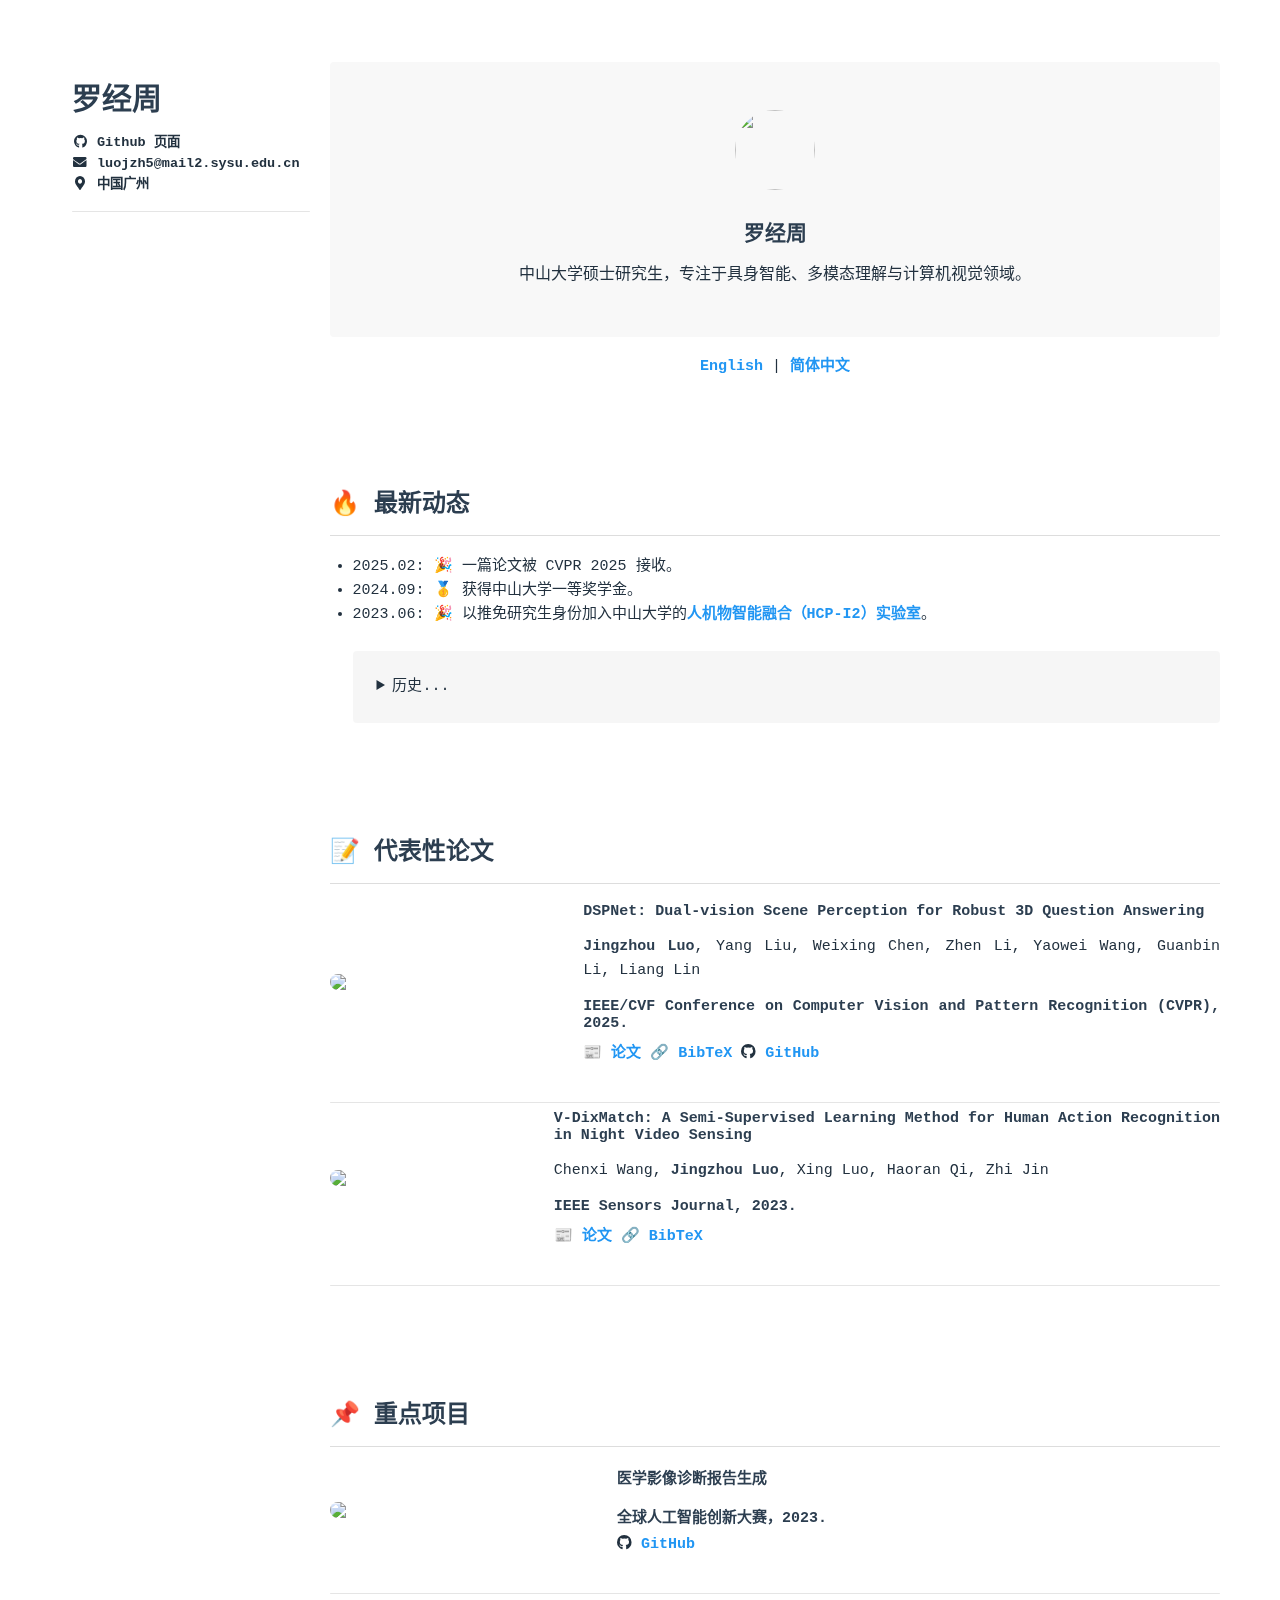
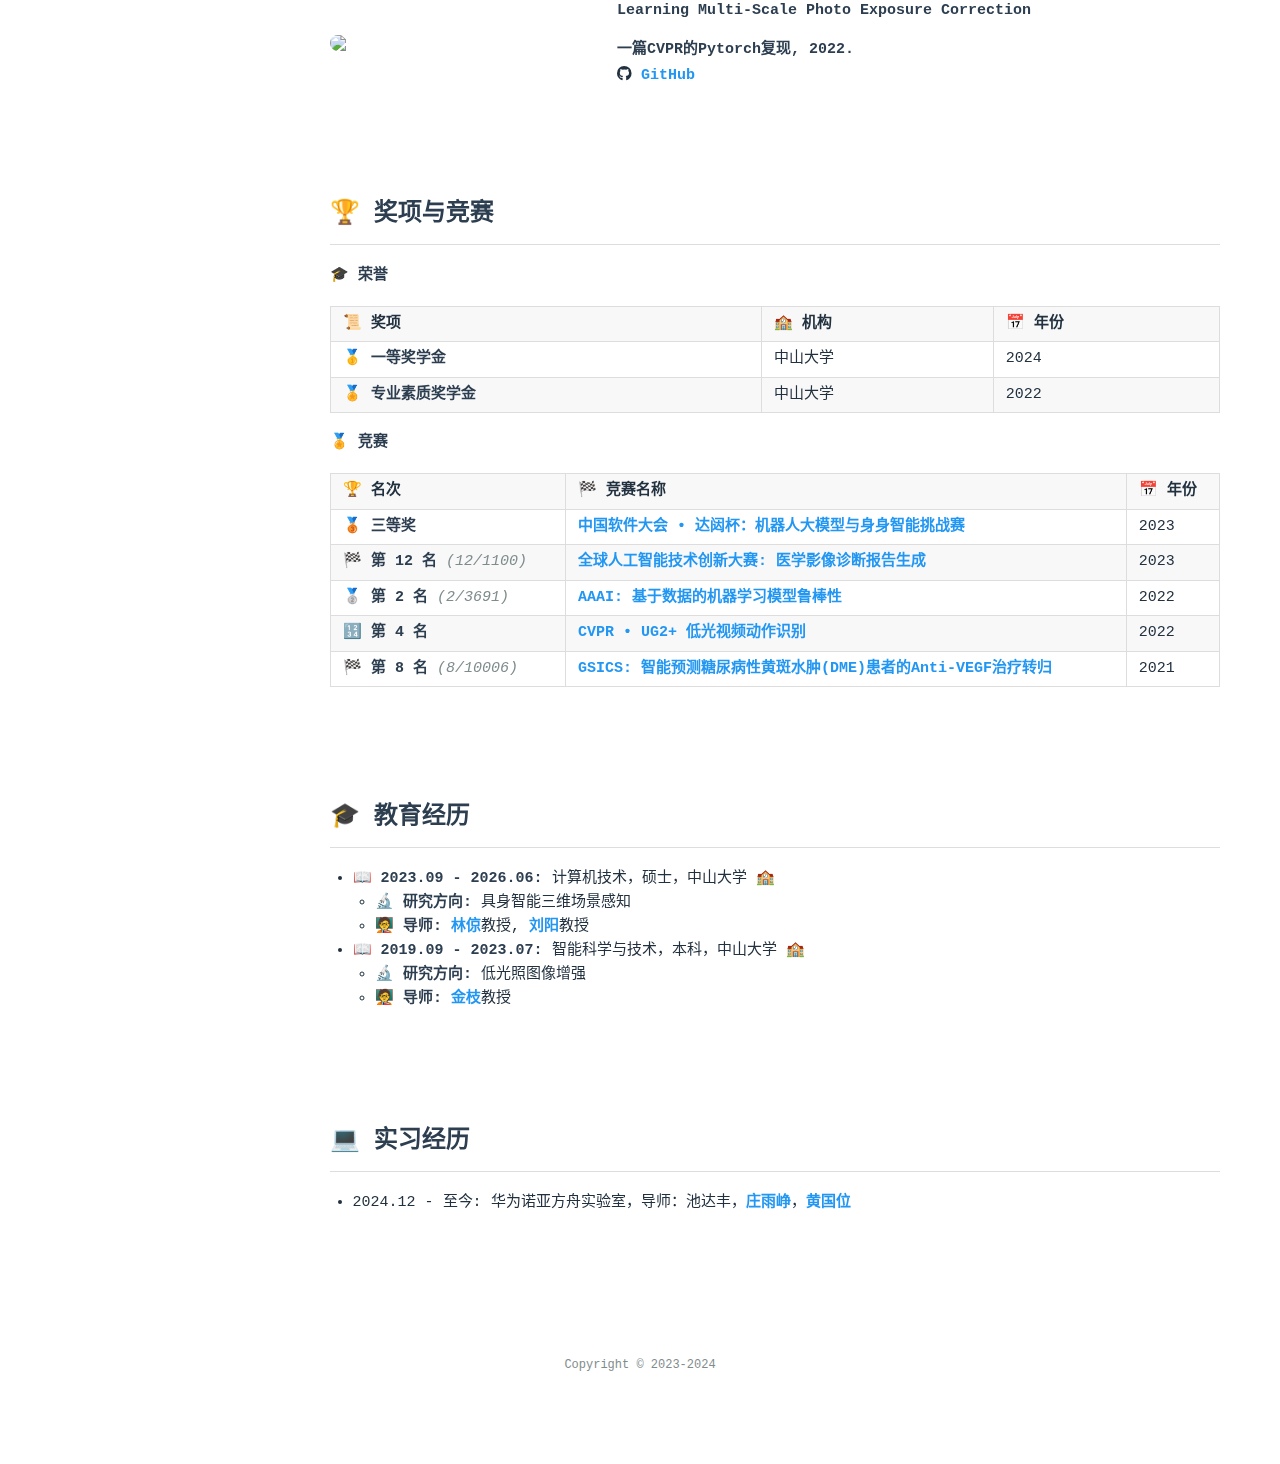
==== zh-cn/index.html @ f31dd089 "update pages" ====
<!DOCTYPE html><html lang="zh-CN"><head><meta charset="utf-8"><meta name="robots" content="index,follow"><meta name="renderer" content="webkit"><meta name="force-rendering" content="webkit"><meta http-equiv="X-UA-Compatible" content="IE=Edge,chrome=1"><meta name="HandheldFriendly" content="True"><meta name="apple-mobile-web-app-capable" content="yes"><meta name="viewport" content="width=device-width,initial-scale=1,maximum-scale=1,user-scalable=no"><title>罗经周</title><meta name="keywords" content="简历, 具身智能, 多模态理解"><meta name="description" content="中山大学硕士研究生，专注于具身智能、多模态理解与计算机视觉领域。"><meta name="theme-color" content="#FFFFFF"><meta name="msapplication-TileColor" content="#1BC3FB"><meta name="msapplication-config" content="https://cdn.jsdelivr.net/gh/xaoxuu/cdn-assets/favicon/browserconfig.xml"><link rel="shortcut icon" type="image/x-icon" href="https://avatars.githubusercontent.com/u/61136294?s=400&u=25cf4dee81585071b5bfe2df22315cd0bb2f83e8&v=4"><link rel="icon" type="image/x-icon" sizes="32x32" href="https://avatars.githubusercontent.com/u/61136294?s=400&u=25cf4dee81585071b5bfe2df22315cd0bb2f83e8&v=4"><link rel="apple-touch-icon" type="image/png" sizes="180x180" href="https://avatars.githubusercontent.com/u/61136294?s=400&u=25cf4dee81585071b5bfe2df22315cd0bb2f83e8&v=4"><link rel="mask-icon" color="#1BC3FB" href="https://avatars.githubusercontent.com/u/61136294?s=400&u=25cf4dee81585071b5bfe2df22315cd0bb2f83e8&v=4"><link rel="manifest" href="https://avatars.githubusercontent.com/u/61136294?s=400&u=25cf4dee81585071b5bfe2df22315cd0bb2f83e8&v=4"><link rel="stylesheet" href="https://cdn.jsdelivr.net/npm/@fortawesome/fontawesome-free@5.12.1/css/all.min.css"><link rel="stylesheet" href="https://cdn.jsdelivr.net/npm/@fancyapps/fancybox@3.5/dist/jquery.fancybox.min.css"><link rel="stylesheet" href="/css/page.css"><meta name="generator" content="Hexo 6.3.0"></head><body class="docs"><div id="mobile-bar"><a class="menu-button fas fa-bars"></a><h2 class="nav-title">罗经周</h2></div><script src="https://cdn.jsdelivr.net/npm/vue@2.6/dist/vue.min.js"></script><script>Vue.config.productionTip=!1,window.PAGE_TYPE="resume"</script><div id="main" class="fix-sidebar"><div class="sidebar"><div class="sidebar-inner"><header class="header"><h2>罗经周</h2><div class="meta"><p><a target="_blank" rel="external nofollow noopener noreferrer" href="https://github.com/LZ-CH"><i class="fab fa-github fa-fw"></i>&nbsp;Github 页面</a></p><p><a href="mailto:luojzh5@mail2.sysu.edu.cn" rel="external nofollow noopener noreferrer" target="_blank"><i class="fas fa-envelope fa-fw"></i>&nbsp;luojzh5@mail2.sysu.edu.cn</a></p><p><a target="_blank" rel="external nofollow noopener noreferrer" href="https://www.sysu.edu.cn/"><i class="fas fa-map-marker-alt fa-fw"></i>&nbsp;中国广州</a></p></div><hr><br></header><div class="list"><ul class="menu-root"><li><a href="/index.html" class="sidebar-link current"></a></li><li><a href="/zh-cn/index.html" class="sidebar-link current"></a></li><li><a href="/index_copy.html" class="sidebar-link current"></a></li></ul></div></div></div><div class="content with-sidebar"><div class="resume-header"><div class="avatar"><img no-lazy class="avatar" src="https://avatars.githubusercontent.com/u/61136294?s=400&u=25cf4dee81585071b5bfe2df22315cd0bb2f83e8&v=4"></div><h1 class="resume-title">罗经周</h1><p class="description">中山大学硕士研究生，专注于具身智能、多模态理解与计算机视觉领域。</p></div><center><a href="/">English</a> | <a href="/zh-cn/">简体中文</a></center><h2 id="🔥-最新动态"><a href="#🔥-最新动态" class="headerlink" title="🔥 最新动态"></a>🔥 最新动态</h2><ul><li>2025.02: 🎉 一篇论文被 CVPR 2025 接收。</li><li>2024.09: 🥇 获得中山大学一等奖学金。</li><li>2023.06: 🎉 以推免研究生身份加入中山大学的<a target="_blank" rel="external nofollow noopener noreferrer" href="https://www.sysu-hcp.net/">人机物智能融合（HCP-I2）实验室</a>。<details><summary>历史</summary><ul><li>2022.12: 🥇 获得中山大学专业素质奖学金。</li><li>2022.12: 🥇 获得中山大学一等奖学金。</li><li>2022.06: 🥈 团队在AAAI 挑战赛: “以数据为中心的鲁棒机器学习” 中获得第 2 名。</li><li>2022.02: 🔢 团队在CVPR • UG2+挑战赛：”低光视频动作识别” 中获得第 4 名。</li></ul></details></li></ul><h2 id="📝-代表性论文"><a href="#📝-代表性论文" class="headerlink" title="📝 代表性论文"></a>📝 代表性论文</h2><div style="display:flex;align-items:center;margin-bottom:40px"><img src="https://cdn.vectorstock.com/i/500p/92/18/loading-bar-doodle-hand-drawn-icon-outline-vector-54539218.jpg" data-original="https://raw.githubusercontent.com/LZ-CH/DSPNet/main/docs/DSPNet.png" width="30%" style="border-radius:10px;margin-right:20px"><div style="display:flex;flex-direction:column;align-items:flex-start;justify-content:center"><strong>DSPNet: Dual-vision Scene Perception for Robust 3D Question Answering</strong><p><strong>Jingzhou Luo</strong>, Yang Liu, Weixing Chen, Zhen Li, Yaowei Wang, Guanbin Li, Liang Lin</p><strong>IEEE/CVF Conference on Computer Vision and Pattern Recognition (CVPR), 2025.</strong><div style="margin-top:8px">📰 <a target="_blank" rel="external nofollow noopener noreferrer" href="https://arxiv.org/abs/2503.03190">论文</a> 🔗 <a target="_blank" rel="external nofollow noopener noreferrer" href="https://scholar.googleusercontent.com/scholar.bib?q=info:DzvZINTp3YIJ:scholar.google.com/&output=citation">BibTeX</a> <i class="fab fa-github"></i> <a target="_blank" rel="external nofollow noopener noreferrer" href="https://github.com/LZ-CH/DSPNet">GitHub</a></div></div></div><hr><div style="display:flex;align-items:center;margin-bottom:40px"><img src="https://cdn.vectorstock.com/i/500p/92/18/loading-bar-doodle-hand-drawn-icon-outline-vector-54539218.jpg" data-original="https://ieeexplore.ieee.org/ielx7/7361/10599846/10184205/graphical_abstract/jsen-gagraphic-3294360.jpg" width="30%" style="border-radius:10px;margin-right:20px"><div style="display:flex;flex-direction:column;align-items:flex-start;justify-content:center"><strong>V-DixMatch: A Semi-Supervised Learning Method for Human Action Recognition in Night Video Sensing</strong><p>Chenxi Wang, <strong>Jingzhou Luo</strong>, Xing Luo, Haoran Qi, Zhi Jin</p><strong>IEEE Sensors Journal, 2023.</strong><div style="margin-top:8px">📰 <a target="_blank" rel="external nofollow noopener noreferrer" href="https://ieeexplore.ieee.org/abstract/document/10184205">论文</a> 🔗 <a target="_blank" rel="external nofollow noopener noreferrer" href="https://scholar.googleusercontent.com/scholar.bib?q=info:sbIMya7d7HYJ:scholar.google.com/&output=citation">BibTeX</a></div></div></div><hr><h2 id="📌-重点项目"><a href="#📌-重点项目" class="headerlink" title="📌 重点项目"></a>📌 重点项目</h2><div style="display:flex;align-items:center;margin-bottom:40px"><img src="https://cdn.vectorstock.com/i/500p/92/18/loading-bar-doodle-hand-drawn-icon-outline-vector-54539218.jpg" data-original="https://p0.itc.cn/q_70/images03/20230602/b3a3560684b847c1a99af1c98f42ea48.png" width="30%" style="border-radius:10px;margin-right:20px"><div style="display:flex;flex-direction:column;align-items:flex-start;justify-content:center"><strong>医学影像诊断报告生成</strong><br><strong>全球人工智能创新大赛，2023.</strong><div style="margin-top:8px"><i class="fab fa-github"></i> <a target="_blank" rel="external nofollow noopener noreferrer" href="https://github.com/LZ-CH/GAIIC2023">GitHub</a></div></div></div><hr><div style="display:flex;align-items:center;margin-bottom:40px"><img src="https://cdn.vectorstock.com/i/500p/92/18/loading-bar-doodle-hand-drawn-icon-outline-vector-54539218.jpg" data-original="https://user-images.githubusercontent.com/37669469/126025119-ce29fe07-bcf0-4384-8a16-424adff4933d.jpg" width="30%" style="border-radius:10px;margin-right:20px"><div style="display:flex;flex-direction:column;align-items:flex-start;justify-content:center"><strong>Learning Multi-Scale Photo Exposure Correction</strong><br><strong>一篇CVPR的Pytorch复现, 2022.</strong><div style="margin-top:8px"><i class="fab fa-github"></i> <a target="_blank" rel="external nofollow noopener noreferrer" href="https://github.com/LZ-CH/Exposure_Correction-pytorch">GitHub</a></div></div></div><h2 id="🏆-奖项与竞赛"><a href="#🏆-奖项与竞赛" class="headerlink" title="🏆 奖项与竞赛"></a>🏆 奖项与竞赛</h2><p><strong>🎓 荣誉</strong></p><table><thead><tr><th>📜 奖项</th><th>🏫 机构</th><th>📅 年份</th></tr></thead><tbody><tr><td>🥇 <strong>一等奖学金</strong></td><td>中山大学</td><td>2024</td></tr><tr><td>🏅 <strong>专业素质奖学金</strong></td><td>中山大学</td><td>2022</td></tr></tbody></table><p><strong>🏅 竞赛</strong></p><table><thead><tr><th>🏆 名次</th><th>🏁 竞赛名称</th><th>📅 年份</th></tr></thead><tbody><tr><td>🥉 <strong>三等奖</strong></td><td><a target="_blank" rel="external nofollow noopener noreferrer" href="https://www.dataarobotics.com/zh/blog/news-392.html">中国软件大会 • 达闼杯：机器人大模型与身身智能挑战赛</a></td><td>2023</td></tr><tr><td>🏁 <strong>第 12 名</strong> <em>(12&#x2F;1100)</em></td><td><a target="_blank" rel="external nofollow noopener noreferrer" href="https://www.heywhale.com/org/gaiic2023/competition/area/63fef766b4422ee27402289d/content">全球人工智能技术创新大赛: 医学影像诊断报告生成</a></td><td>2023</td></tr><tr><td>🥈 <strong>第 2 名</strong> <em>(2&#x2F;3691)</em></td><td><a target="_blank" rel="external nofollow noopener noreferrer" href="https://tianchi.aliyun.com/competition/entrance/531939/introduction">AAAI: 基于数据的机器学习模型鲁棒性</a></td><td>2022</td></tr><tr><td>🔢 <strong>第 4 名</strong></td><td><a target="_blank" rel="external nofollow noopener noreferrer" href="https://cvpr2022.ug2challenge.org/program21/track2.html">CVPR • UG2+ 低光视频动作识别</a></td><td>2022</td></tr><tr><td>🏁 <strong>第 8 名</strong> <em>(8&#x2F;10006)</em></td><td><a target="_blank" rel="external nofollow noopener noreferrer" href="https://tianchi.aliyun.com/competition/entrance/531929/introduction">GSICS: 智能预测糖尿病性黄斑水肿(DME)患者的Anti-VEGF治疗转归</a></td><td>2021</td></tr></tbody></table><h2 id="🎓-教育经历"><a href="#🎓-教育经历" class="headerlink" title="🎓 教育经历"></a>🎓 教育经历</h2><ul><li>📖 <strong>2023.09 - 2026.06:</strong> 计算机技术，硕士，中山大学 🏫<ul><li>🔬 <strong>研究方向:</strong> 具身智能三维场景感知</li><li>🧑‍🏫 <strong>导师:</strong> <a target="_blank" rel="external nofollow noopener noreferrer" href="https://scholar.google.com.hk/citations?user=Nav8m8gAAAAJ&hl=zh-CN">林倞</a>教授, <a target="_blank" rel="external nofollow noopener noreferrer" href="https://scholar.google.com/citations?user=l0z2QNQAAAAJ&hl=zh-CN">刘阳</a>教授</li></ul></li><li>📖 <strong>2019.09 - 2023.07:</strong> 智能科学与技术，本科，中山大学 🏫<ul><li>🔬 <strong>研究方向:</strong> 低光照图像增强</li><li>🧑‍🏫 <strong>导师:</strong> <a target="_blank" rel="external nofollow noopener noreferrer" href="https://scholar.google.com.hk/citations?user=v70dNBoAAAAJ&hl=zh-CN">金枝</a>教授</li></ul></li></ul><h2 id="💻-实习经历"><a href="#💻-实习经历" class="headerlink" title="💻 实习经历"></a>💻 实习经历</h2><ul><li>2024.12 - 至今: 华为诺亚方舟实验室，导师：池达丰，<a target="_blank" rel="external nofollow noopener noreferrer" href="https://scholar.google.com/citations?hl=zh-CN&user=ny9KAREAAAAJ">庄雨峥</a>，<a target="_blank" rel="external nofollow noopener noreferrer" href="https://scholar.google.com/citations?hl=zh-CN&user=kxs0KVIAAAAJ">黄国位</a></li></ul></div></div><script src="https://cdn.jsdelivr.net/gh/xaoxuu/hexo-theme-resume@1.0.0/source/js/smooth-scroll.min.js"></script><footer id="footer"><p></p><p><a href="/">Copyright © 2023-2024</a></p><p></p></footer><script src="https://cdn.jsdelivr.net/npm/jquery@3.5/dist/jquery.min.js"></script><script src="https://cdn.jsdelivr.net/gh/xaoxuu/hexo-theme-resume@1.0.0/source/js/common.js"></script><script src="https://cdn.jsdelivr.net/gh/xaoxuu/hexo-theme-resume@1.0.0/source/js/css.escape.js"></script><script src="https://cdn.jsdelivr.net/gh/fancyapps/fancybox@3.5/dist/jquery.fancybox.min.js"></script><script>let LAZY_LOAD_IMAGE = "[object Object]";
        $("body").find("fancybox").find("img").each(function () {
            var element = document.createElement("a");
            $(element).attr("data-fancybox", "gallery");
            $(element).attr("href", $(this).attr("src"));
             if (LAZY_LOAD_IMAGE) {
               $(element).attr("href", $(this).attr("data-original"));
             }
            $(this).wrap(element);
        });</script>
        <style>
            [bg-lazy] {
                background-image: none !important;
                background-color: #eee !important;
            }
        </style>
        <script>
            window.imageLazyLoadSetting = {
                isSPA: false,
                preloadRatio: 1,
                processImages: null,
            };
        </script><script>window.addEventListener("load",function(){var t=/\.(gif|jpg|jpeg|tiff|png)$/i,r=/^data:image\/[a-z\d\-\.\+]+;base64,/;Array.prototype.slice.call(document.querySelectorAll("img[data-original]")).forEach(function(a){var e=a.parentNode;"A"===e.tagName&&(t.test(e.href)||r.test(e.href))&&(e.href=a.dataset.original)})});</script><script>!function(r){r.imageLazyLoadSetting.processImages=t;var a=r.imageLazyLoadSetting.isSPA,n=r.imageLazyLoadSetting.preloadRatio||1,d=o();function o(){var t=Array.prototype.slice.call(document.querySelectorAll("img[data-original]")),e=Array.prototype.slice.call(document.querySelectorAll("[bg-lazy]"));return t.concat(e)}function t(t){(a||t)&&(d=o());for(var e,i=0;i<d.length;i++)0<=(e=(e=d[i]).getBoundingClientRect()).bottom&&0<=e.left&&e.top<=(r.innerHeight*n||document.documentElement.clientHeight*n)&&function(){var t,e,a,n,o=d[i];e=function(){d=d.filter(function(t){return o!==t}),r.imageLazyLoadSetting.onImageLoaded&&r.imageLazyLoadSetting.onImageLoaded(o)},(t=o).dataset.loaded||(t.hasAttribute("bg-lazy")?(t.removeAttribute("bg-lazy"),e&&e()):(a=new Image,n=t.getAttribute("data-original"),a.onload=function(){t.src=n,t.removeAttribute("data-original"),t.setAttribute("data-loaded",!0),e&&e()},a.onerror=function(){t.removeAttribute("data-original"),t.setAttribute("data-loaded",!1),t.src=n},t.src!==n&&(a.src=n)))}()}function e(){clearTimeout(t.tId),t.tId=setTimeout(t,500)}t(),document.addEventListener("scroll",e),r.addEventListener("resize",e),r.addEventListener("orientationchange",e)}(this);</script></body></html>
---- css/page.css ----
@font-face{font-family:Courier;src:url(https://cdn.jsdelivr.net/gh/xaoxuu/cdn-fonts/Courier/Courier.dfont);font-weight:300}.gutter pre{color:rgba(0,0,0,.4)}pre{color:#444}pre .constant,pre .function .keyword{color:#0092db}pre .attribute,pre .keyword{color:#e96900}pre .literal,pre .number{color:#ae81ff}pre .change,pre .clojure .built_in,pre .flow,pre .lisp .title,pre .nginx .title,pre .tag,pre .tag .title,pre .tex .special,pre .winutils{color:#2973b7}pre .class .title{color:#2c3e50}pre .regexp,pre .symbol,pre .symbol .string,pre .value{color:#42b983}pre .title{color:#a6e22e}pre .type{color:#2395f3}pre .addition,pre .apache .cbracket,pre .apache .tag,pre .attr_selector,pre .built_in,pre .django .filter .argument,pre .django .template_tag,pre .django .variable,pre .envvar,pre .haskell .type,pre .javadoc,pre .preprocessor,pre .prompt,pre .pseudo,pre .ruby .class .parent,pre .smalltalk .array,pre .smalltalk .class,pre .smalltalk .localvars,pre .sql .aggregate,pre .stream,pre .string,pre .subst,pre .tag .value,pre .tex .command{color:#42b983}pre .apache .sqbracket,pre .comment,pre .deletion,pre .doctype,pre .java .annotation,pre .pi,pre .python .decorator,pre .shebang,pre .template_comment,pre .tex .formula{color:#888}pre .coffeescript .javascript,pre .javascript .xml,pre .tex .formula,pre .xml .cdata,pre .xml .css,pre .xml .javascript,pre .xml .vbscript{opacity:.5}body{font-family:Courier,Menlo,Monaco,"Helvetica Neue",Arial,sans-serif;font-size:15px;-webkit-font-smoothing:antialiased;-moz-osx-font-smoothing:grayscale;color:#22313f;background-color:#fff;margin:0}body.docs{padding-top:0}@media screen and (max-width:900px){body.docs{padding-top:0}}hr{border:0;border-radius:1px;border-bottom:1px solid rgba(0,0,0,.1)}a{text-decoration:none;color:#22313f}img{border:none}h1,h2,h3,h4,strong{font-weight:600;color:#2c3e50}code,pre{font-family:Menlo,Monaco,courier,monospace,Arial,sans-serif;font-size:.8em;-webkit-font-smoothing:initial;-moz-osx-font-smoothing:initial}code{color:#e96900;background-color:#ebf4fd;border:1px solid #bfdcf9;padding:3px 4px 1px 4px;margin:0 2px;border-radius:2px;word-break:break-all}em{color:#7f8c8d}.button{padding:.32em 2em;line-height:2em;border-radius:2px;display:inline-block;color:#fff;background-color:#2196f3;transition:all .15s ease;box-sizing:border-box}.button.white{background-color:#fff;color:#2196f3!important}.button.clear{background:rgba(0,0,0,0)}.button.gray{background-color:#999}.button:hover{color:#fff!important}.button.active,.button:hover{background:#0c82df;box-shadow:0 4px 8px rgba(0,0,0,.12),0 8px 16px rgba(0,0,0,.12),0 16px 32px rgba(0,0,0,.12)}.button:active{box-shadow:0 2px 4px rgba(0,0,0,.1)}.highlight{overflow-x:auto;background-color:#ebf4fd;padding:0;line-height:1.1em;border-radius:4px;position:relative}.highlight table,.highlight td,.highlight tr{width:100%;border-collapse:collapse;padding:0;margin:0}.highlight .gutter{width:1.5em;background:#d5e8fb}.highlight .gutter pre{text-align:right;padding:0 1em;background-color:rgba(0,0,0,0);line-height:1.5em}.highlight .code pre{background:#ebf4fd;padding:1.5em;line-height:1.5em;margin:0}.highlight .code .line{min-height:1.5em}.highlight .code.code:before{content:" ";position:absolute;top:0;right:0;color:rgba(0,0,0,.4);text-align:right;font-size:.75em;padding:5px 10px 0;line-height:15px;height:15px}.highlight.c .code:before{content:"C"}.highlight.swift .code:before{content:"SWIFT"}.highlight.objc .code:before{content:"OBJECTIVE-C"}.highlight.html .code:before{content:"HTML"}.highlight.js .code:before{content:"JS"}.highlight.bash .code:before{content:"BASH"}.highlight.shell .code:before{content:"SHELL"}.highlight.css .code:before{content:"CSS"}.highlight.stylus .code:before{content:"STYLUS"}.highlight.less .code:before{content:"LESS"}.highlight.java .code:before{content:"JAVA"}.highlight.python .code:before{content:"PYTHON"}.highlight.yaml .code:before{content:"YAML"}.hljs{background:0 0!important}#main{position:relative;z-index:1;padding:0 60px 30px;overflow-x:hidden}#nav .nav-link{cursor:pointer}#nav .nav-dropdown-container .nav-link:hover:not(.current){border-bottom:none}#nav .nav-dropdown-container:hover .nav-dropdown{display:block}#nav .nav-dropdown-container.ecosystem,#nav .nav-dropdown-container.language{margin-left:20px}#nav .nav-dropdown-container .arrow{pointer-events:none}#nav .nav-dropdown{display:none;box-sizing:border-box;max-height:calc(100vh - 60px);overflow-y:auto;position:absolute;top:100%;right:-15px;background-color:#fff;padding:10px 0;border:1px solid #ddd;border-bottom-color:#ccc;text-align:left;border-radius:4px;white-space:nowrap}#nav .nav-dropdown li{line-height:1.8em;margin:0;display:block}#nav .nav-dropdown li>ul{padding-left:0}#nav .nav-dropdown li:first-child h4{margin-top:0;padding-top:0;border-top:0}#nav .nav-dropdown a,#nav .nav-dropdown h4{padding:0 24px 0 20px}#nav .nav-dropdown h4{font-size:.78em;color:rgba(44,62,80,.45);margin:.45em 0 0;padding-top:.45em;border-top:1px solid #eee}#nav .nav-dropdown a{color:#3a5169;font-size:.95em;font-weight:700;display:block}#nav .nav-dropdown a:hover{color:#2196f3}#nav .arrow{display:inline-block;vertical-align:middle;margin-top:-1px;margin-left:6px;margin-right:-14px;width:0;height:0;border-left:4px solid transparent;border-right:4px solid transparent;border-top:5px solid #ccc}sup.beta.beta{font-size:.6em;margin-left:.7em;text-transform:uppercase;opacity:.6}@media print{body{color:#000}.highlight{padding:0;page-break-inside:avoid}.highlight .code pre{color:#000;background-color:#fff;border-style:solid;border-width:2px 2px 2px 2px;border-color:#e8e8e8;page-break-inside:avoid}h1,h2,h3,h4,h5{color:#000;page-break-after:avoid;page-break-before:avoid}img{page-break-inside:avoid}h2+p{page-break-before:avoid}a:link:after,a:visited:after{content:none}}#comments #valine_container .info{display:none}#footer{padding:40px 0 80px;color:#7f8c8d;text-align:center}#footer p{font-size:.8em}#footer a{color:#7f8c8d;transition:all .2s ease;-moz-transition:all .2s ease;-webkit-transition:all .2s ease;-o-transition:all .2s ease}#footer a:hover{color:#ff5722!important}#footer .social-wrapper{display:flex;justify-content:center;flex-wrap:wrap}#footer .social-wrapper a{position:relative;display:inline-block;text-align:center;display:flex;justify-content:center;align-items:center;flex-wrap:wrap;width:1.2em;height:1.2em;margin:4px;padding:.5em;border-radius:50%;background-color:transparent;transition:all .28s ease;-moz-transition:all .28s ease;-webkit-transition:all .28s ease;-o-transition:all .28s ease}#footer .social-wrapper a:hover{color:#2196f3;background-color:#e6f2fc}#header{background-color:#fff;height:40px;padding:10px 60px;position:relative;z-index:100;box-shadow:0 1px 1px rgba(0,0,0,.12),0 2px 2px rgba(0,0,0,.08)}body.docs #header{position:fixed;width:100%;top:0}body.docs #nav{position:fixed}#nav{list-style-type:none;margin:0;padding:0;position:absolute;right:30px;top:10px;height:40px;line-height:40px}#nav .break{display:none}#nav li{display:inline-block;position:relative;margin:0 .6em}#nav .seperator{margin:.3em;display:inline}#nav .nav-dropdown .nav-link.current,#nav .nav-dropdown .nav-link:hover{border-bottom:none}#nav .nav-dropdown .nav-link.current::after{content:"";width:0;height:0;border-left:5px solid #2196f3;border-top:3px solid transparent;border-bottom:3px solid transparent;position:absolute;top:50%;margin-top:-4px;left:8px}.nav-link{padding-bottom:3px;white-space:nowrap}.nav-link.current,.nav-link:hover{border-bottom:3px solid #2196f3}.nav-link.contribute,.nav-link.team{margin-left:10px}.new-label{position:absolute;top:3px;left:110%;background-color:#2196f3;color:#fff;line-height:16px;height:16px;font-size:9px;font-weight:700;font-family:Menlo,Monaco,courier,monospace,Arial,sans-serif;padding:1px 4px 0 6px;border-radius:4px}.search-query{height:30px;line-height:30px;box-sizing:border-box;padding:0 15px 0 30px;border:1px solid #e3e3e3;color:#2c3e50;outline:0;border-radius:15px;margin-right:10px;transition:border-color .2s ease;background:#fff url(/assets/img/search.png) 8px 5px no-repeat;background-size:20px;vertical-align:middle!important}.search-query:focus{border-color:#2196f3}#logo{display:inline-block;font-size:1.8em;line-height:40px;color:rgba(33,150,243,.9);font-family:Courier,Menlo,Monaco,"Helvetica Neue",Arial,sans-serif,cursive;font-weight:500}#logo img{vertical-align:middle;margin-right:6px;width:40px;height:40px;display:none}#mobile-bar{position:fixed;top:0;left:0;width:100%;height:54px;background-color:#fff;z-index:9;display:none;box-shadow:0 1px 2px rgba(0,0,0,.12);transition:all .5s ease;-moz-transition:all .5s ease;-webkit-transition:all .5s ease;-o-transition:all .5s ease}#mobile-bar .nav-title{font-family:Courier,Menlo,Monaco,"Helvetica Neue",Arial,sans-serif;font-size:1.1em;line-height:52px;color:#2c3e50;display:flex;margin:2px 54px 0 54px}#mobile-bar .menu-button{position:absolute;width:54px;height:54px;display:flex;align-items:center;justify-content:center;font-size:1.25em}#mobile-bar .menu-button.right{font-size:1.1em;top:0;right:0}#mobile-bar .logo{opacity:1;position:absolute;width:38px;height:38px;border-radius:50%;top:8px;right:16px;background-size:38px}#mobile-bar .logo img{width:38px;height:38px;border-radius:50%}@media print{#header{display:none}}.sidebar{position:absolute;top:0;left:0;bottom:0;overflow-x:hidden;overflow-y:auto;-webkit-overflow-scrolling:touch;-ms-overflow-style:none}.sidebar header{padding-top:60px;padding-left:12px}.sidebar header h2{margin-bottom:0;font-size:2em}.sidebar header .meta{margin:16px 0;font-size:.9em}.sidebar header p{margin:2px 0;line-height:1.4em;font-size:1em}.sidebar header a{margin:0;display:inline;transition:all .2s ease;-moz-transition:all .2s ease;-webkit-transition:all .2s ease;-o-transition:all .2s ease}.sidebar header a:hover{color:#ff5722!important}.sidebar a{font-weight:700;font-size:1em}.sidebar h2{margin-top:.2em}.sidebar p.job{margin-top:8px;font-weight:700;color:#2196f3}.sidebar ul{list-style-type:none;margin:0;line-height:1.5em;padding-left:1em}.sidebar ul a{font-weight:inherit;font-size:1.2em;transition:all .2s ease;-moz-transition:all .2s ease;-webkit-transition:all .2s ease;-o-transition:all .2s ease}.sidebar ul a:hover{color:#ff5722!important}.sidebar li{margin-top:.5em}.sidebar .sidebar-inner{width:250px;padding:8px 20px 60px 60px;margin-bottom:4em}.sidebar .sidebar-inner .footer{padding:1em 0 2em 0;bottom:0;position:fixed;background:#fff;width:inherit}.sidebar .version-select{vertical-align:middle;margin-left:5px}.sidebar .menu-root{padding-left:0;font-weight:700}.sidebar .menu-sub{font-size:.85em}.sidebar .menu-sub ul{font-weight:400}.sidebar .sidebar-link{color:#7f8c8d}.sidebar .sidebar-link.current{font-weight:600;color:#2196f3}.sidebar .sidebar-link.new:after{content:"NEW";display:inline-block;font-size:10px;font-weight:600;color:#fff;background-color:#2196f3;line-height:14px;padding:0 4px;border-radius:3px;margin-left:5px;vertical-align:middle;position:relative;top:-1px}.sidebar .sidebar-link:hover{border-bottom:2px solid #2196f3}.sidebar .section-link.active{font-weight:700;color:#2196f3}.sidebar .main-menu{margin-bottom:20px;display:none;padding-left:0}.sidebar .main-menu .seperator{background:#12f;display:none}.sidebar .nav-dropdown h4{font-weight:400;margin:0}@media screen and (max-width:900px){.sidebar{position:fixed;z-index:10;background-color:#fff;height:100%;top:0;left:0;box-shadow:1px 0 2px rgba(0,0,0,.08),2px 0 4px rgba(0,0,0,.08),4px 0 8px rgba(0,0,0,.06),8px 0 16px rgba(0,0,0,.06);transition:all .4s cubic-bezier(.4,0,0,1);-webkit-transform:translate(-280px,0);transform:translate(-280px,0)}.sidebar .sidebar-inner{padding:8px 8px 60px 16px;box-sizing:border-box}.sidebar .sidebar-inner .footer{display:none}.sidebar .sidebar-inner-index{padding:8px 8px 60px 16px}.sidebar .search-query{width:200px;margin-bottom:10px}.sidebar .main-menu{display:block}.sidebar .list{margin:0 auto}.sidebar.open{-webkit-transform:translate(0,0);transform:translate(0,0);width:280px}.sidebar.open .header{padding-top:30px}}@media print{.sidebar{display:none}}.content details h2{text-align:center;margin-top:0}.content .style-enforcement,.content .style-example,.content details{border-radius:4px;margin:1.6em 0;padding:1.6em}.content .style-enforcement h4,.content .style-example h4,.content details h4{margin-top:0}.content .style-enforcement figure:last-child,.content .style-enforcement p:last-child,.content .style-example figure:last-child,.content .style-example p:last-child,.content details figure:last-child,.content details p:last-child{margin-bottom:0;padding-bottom:0}.content .style-example h3{margin-top:2em}.content .style-example.example{background:rgba(136,136,136,.08)}.content .style-example.example h4{color:#6d6d6d}.content .style-example.example-bad{background:rgba(212,133,130,.08)}.content .style-example.example-bad h4{color:#a17471}.content .style-example.example-good{background:rgba(95,163,104,.08)}.content .style-example.example-good h4{color:#5c735f}.style-enforcement,details{background-color:rgba(136,136,136,.08)}details{display:block;position:relative}details:not([open]) summary::after{content:"..."}details:not([open]) summary:hover{background:rgba(255,255,255,.3)}summary{cursor:pointer;padding:1.6em;margin:-1.6em;outline:0}summary>h4{display:inline-block;margin:0}.style-enforcement table{width:100%;background-color:#ebf4fd;border-radius:4px}.style-enforcement td,.style-enforcement th{padding:.4em;text-align:center}.style-enforcement th{padding-bottom:.2em}.style-enforcement td{padding-top:.2em}.style-rule-tag{background-color:#ebf4fd;border-radius:4px;font-size:.9em;color:#5c735f;font-weight:600;text-transform:uppercase;padding:.1em .4em}a>.style-rule-tag{color:#2196f3}sup{text-transform:uppercase;font-size:.7em;margin-left:1em;pointer-events:all;position:absolute}[data-p="a"]{color:#6b2a2a}[data-p="b"]{color:#8c480a}[data-p="c"]{color:#2b5a99}[data-p="d"]{content:#3f536d}.readmore{background-color:#ebf4fd;padding:1em;border-radius:2px;color:#52a1f8;position:relative}.readmore a{margin:0 4px;width:100%;color:#52a1f8!important;position:relative;transition:all .2s ease;-moz-transition:all .2s ease;-webkit-transition:all .2s ease;-o-transition:all .2s ease}.readmore a:first-child{margin-left:0}.readmore a:hover{color:#ff5722!important}#header{transition:background-color .3s ease-in-out}.content{position:relative;padding:46px 0;max-width:1080px;margin:0 auto 0 150px;padding-left:10px;text-align:justify}.content.api>a:first-of-type>h2{margin-top:0;padding-top:0}.content.api ul{padding-left:1.25em;line-height:1.4em}.content.api ul p:not(.tip),.content.api ul ul{padding-bottom:0;margin:1.2em 0}.content .button{color:#fff}.content .button:hover{color:#fff!important}.content fancybox{display:flex}.content fancybox a{margin:0 1px}.content fancybox img{border-radius:2px}@media screen and (max-width:425px){.content fancybox a{margin:0 .5px}.content fancybox img{border-radius:1px}}.content img{max-width:100%}.content span.light{color:#7f8c8d}.content span.info{font-size:.85em;display:inline-block;vertical-align:middle;width:280px;margin-left:20px}.content h2,.content h3{pointer-events:none}.content h2 i,.content h3 i{text-align:center;width:28px;padding-right:2px}.content h2 a,.content h2 button,.content h3 a,.content h3 button{pointer-events:auto;color:#2c3e50}.content h2:before,.content h3:before{content:"";display:block;visibility:hidden;height:24px}.content h2{margin:3.5em 0 .8em;padding-bottom:.7em;border-bottom:1px solid #ddd;font-size:1.6em}@media screen and (max-width:425px){.content h2{font-size:1.4em}}.content h2 a{color:#2c3e50}.content h3{margin:3rem 0 0;line-height:1.2;position:relative;font-size:1.4em}@media screen and (max-width:425px){.content h3{font-size:1.3em}}.content h3 a,.content h3 button{color:#2196f3}.content h3>a:before{color:#2196f3;position:absolute;left:-.7em;padding-right:.5em;font-size:1.2em;line-height:1;font-weight:700}.content h2+h3{margin-top:0}.content h4{margin:2rem 0 0;color:#22313f;font-size:16px}.content figure{margin:1.2em 0}.content ol,.content p,.content ul{line-height:1.6em;position:relative;z-index:1}.content ol,.content ul{padding-left:1.5em;position:inherit}.content ol.center,.content ul.center{justify-content:center}.content ol.pure,.content ul.pure{padding:0;display:flex;flex-wrap:wrap;align-items:stretch}.content ol.pure li,.content ul.pure li{margin:8px;display:flex;width:86px;flex-direction:column;align-items:stretch;vertical-align:middle;text-align:center;font-size:.8em;line-height:1.2em;overflow:hidden}.content ol.pure li a,.content ul.pure li a{display:flex;flex-direction:column;align-items:center;text-align:center;color:#2c3e50}.content ol.pure li img,.content ul.pure li img{margin-bottom:8px}.content ol.pure.rounded img,.content ul.pure.rounded img{border-radius:25%}.content ol.pure.circle img,.content ul.pure.circle img{border-radius:50%}@media screen and (max-width:900px){.content ol.pure.about,.content ul.pure.about{justify-content:center}}.content i.fa-fw{text-align:justify}.content a{word-break:break-all;color:#2196f3;font-weight:600;transition:all .2s ease;-moz-transition:all .2s ease;-webkit-transition:all .2s ease;-o-transition:all .2s ease}.content a:hover{color:#ff5722!important}.content blockquote{margin:16px 0;padding:16px;border-left:4px solid #2196f3;background-color:#e6f2fc;border-radius:4px}.content blockquote p{margin-left:0;margin-bottom:0;padding-bottom:0}.content blockquote p:first-child{margin-top:0}.content iframe{margin:1em 0}.content>table{word-break:break-all;border-spacing:0;border-collapse:collapse;margin:1.2em auto;width:100%;overflow-x:auto}.content>table td,.content>table th{line-height:1.5em;padding:.4em .8em;border:none;border:1px solid #ddd}.content>table td div:before,.content>table th div:before{display:inline-block;font:normal normal normal 14px/1 FontAwesome;font-size:inherit;text-rendering:auto;-webkit-font-smoothing:antialiased;width:20px;height:16px;text-align:center}.content>table td div a,.content>table th div a{color:inherit}.content>table td div a:hover,.content>table th div a:hover{color:inherit!important;text-decoration:underline}.content>table td div.unknown,.content>table th div.unknown{color:#ffbd2d}.content>table td div.unknown:before,.content>table th div.unknown:before{content:"\f0ac"}.content>table td div.unsafe,.content>table th div.unsafe{color:#ff6058}.content>table td div.unsafe:before,.content>table th div.unsafe:before{content:"\f059"}.content>table td div.safe,.content>table th div.safe{color:#28c940}.content>table td div.safe:before,.content>table th div.safe:before{content:"\f023"}.content>table td div.plain:before,.content>table th div.plain:before{content:"";width:0}.content>table td div.safe.apple:before,.content>table th div.safe.apple:before{content:"\f179"}.content>table td div.safe.google:before,.content>table th div.safe.google:before{content:"\f1a0"}.content>table td div.safe.local:before,.content>table th div.safe.local:before{content:"\f07c"}.content>table td div.safe.github:before,.content>table th div.safe.github:before{content:"\f09b"}.content>table th{font-weight:700;text-align:left}.content>table th,.content>table tr:nth-child(2n){background-color:#f8f8f8}.content>table th code,.content>table tr:nth-child(2n) code{background-color:#efefef}.content p.success,.content p.tip{margin:16px 0;padding:16px;border-left-width:4px;border-left-style:solid;background-color:#f8f8f8;position:relative;border-bottom-right-radius:4px;border-top-right-radius:4px}.content p.success:before,.content p.tip:before{position:absolute;top:16px;left:-12px;color:#fff;width:20px;height:20px;border-radius:100%;text-align:center;line-height:22px;font-family:FontAwesome;font-size:12px}.content p.success code,.content p.tip code{background-color:#efefef}.content p.success em,.content p.tip em{color:#22313f}.content p.tip{border-left-color:#fe5f58;background-color:rgba(254,237,236,.5)}.content p.tip:before{content:"\f12a";background-color:#fe5f58}.content p.success{border-left-color:#3dc550;background-color:rgba(233,247,235,.5)}.content p.success:before{content:"\f00c";background-color:#3dc550}.content p .flex{display:flex}.content p .flex a{margin:0 4px}.content p .flex.around{justify-content:space-around}.content p .flex.start{justify-content:flex-start}.content p .flex.end{justify-content:flex-end}.content p .flex.center{justify-content:center}.content p .flex.between{justify-content:space-between}.content .readmore a,.content .readmore i,.content p a,.content p i{margin:0 2px;text-align:center}.content .readmore a,.content p a{margin:0 2px}.content .readmore i{width:18px}.guide-links{margin-top:2em;height:1em}.footer{color:#7f8c8d;margin-top:2em;padding-top:2em;border-top:1px solid #e5e5e5;font-size:.9em}#main.fix-sidebar{position:static}#main.fix-sidebar .sidebar{position:fixed}@media screen and (min-width:1590px){#header{background-color:rgba(255,255,255,.8)}}@media screen and (min-width:1300px){.content{padding-left:150px}}@media screen and (max-width:1300px){.content.with-sidebar{margin-left:260px}#ad{z-index:1;position:relative;padding:0;bottom:0;right:0;float:right;padding:0 0 20px 30px}}@media screen and (max-width:900px){body{-webkit-text-size-adjust:none;font-size:15px}#header{display:none}#logo{display:none}.nav-link{padding-bottom:1px}.nav-link.current,.nav-link:hover{border-bottom:2px solid #2196f3}#mobile-bar{display:block}#main{padding:2em 1.4em 0}.highlight pre{padding:1.2em 1em}.content{padding-left:0}.content.with-sidebar{margin:auto}.content h2:before,.content h3:before{content:"";display:block;visibility:hidden;height:70px}.content h2:before,.content h3:before{margin-top:-70px}.footer{margin-left:0;text-align:center}}@media screen and (max-width:560px){#downloads{text-align:center;margin-bottom:25px}#downloads .info{margin-top:5px;margin-left:0}iframe{margin:0!important}}@media print{.footer{display:none}.content{padding-left:0}.content p{line-height:1.35em}.content p.tip{background-color:#fff;border:2px solid #e8e8e8;border-left:4px solid #f66}}[data-p=blue]{color:#52a1f8}[data-p=green]{color:#3dc550}[data-p=yellow]{color:#ffbd2b}[data-p=red]{color:#fe5f58}.content .resume-header{display:block;margin:16px 0;padding:32px 16px;background:#f8f8f8;border-radius:4px}.content .resume-header h1{margin-top:32px;line-height:1.2;position:relative;font-size:1.4em;text-align:center}.content .resume-header .description{text-align:center;font-size:16px}.content .resume-header .social-btns{text-align:center}.content .resume-header .social-btns .social-link{padding:4px 8px;margin:0 8px;border-radius:2px}.content img.avatar{width:80px;height:80px;display:block;margin:16px auto;margin-top:16px;border-radius:50%}.content p[subtitle]{margin-top:8px}.content p[center]{text-align:center}.content btns{display:flex;flex-wrap:wrap;margin:16px 0;justify-content:flex-start;align-items:flex-start}@media screen and (max-width:500px){.content btns{justify-content:space-between}}.content btns a{transition:all .28s ease;-moz-transition:all .28s ease;-webkit-transition:all .28s ease;-o-transition:all .28s ease;margin:0;display:flex;justify-content:flex-start;align-content:center;align-items:center;flex-direction:column;line-height:1.5;padding:8px 12px;text-align:center;font-size:12.5px;min-width:48px;width:10%;border-radius:0;color:#34495e}@media screen and (max-width:425px){.content btns a{width:calc(100% * .3 - 32px)}}@media screen and (max-width:320px){.content btns a{width:calc(100% * .5 - 32px)}}.content btns a>img:first-child{transition:all .28s ease;-moz-transition:all .28s ease;-webkit-transition:all .28s ease;-o-transition:all .28s ease;height:48px;width:48px;margin:16px 8px 8px 8px;background:#fff;line-height:60px;font-size:28px;box-shadow:0 1px 1px rgba(0,0,0,.12),0 2px 2px rgba(0,0,0,.08)}.content btns a img{margin:.4em auto}.content btns a:hover{text-decoration:none;border-radius:8px;background:rgba(255,87,34,.15)}.content btns a:hover>img:first-child{transform:scale(1.1) translateY(-8px);box-shadow:0 4px 8px rgba(0,0,0,.12),0 8px 16px rgba(0,0,0,.12),0 16px 32px rgba(0,0,0,.12)}.content btns[circle]>a>img:first-child{border-radius:24px}.content btns[rounded]>a>img:first-child{border-radius:12px}.content div.time{margin-top:2px;margin-bottom:16px}.content div.time span{font-weight:600;font-size:14px;opacity:.75}.content span.keyword{margin-right:12px;font-weight:700;color:#ff5722;font-size:15px}.content span.keyword:before{content:'#';opacity:.5}.resume-footer{margin-top:120px;padding:10px 0;color:#7f8c8d}.resume-footer p{font-size:.9em}.resume-footer a{color:#7f8c8d;transition:all .2s ease;-moz-transition:all .2s ease;-webkit-transition:all .2s ease;-o-transition:all .2s ease;text-decoration:underline}.resume-footer a:hover{color:#ff5722!important}
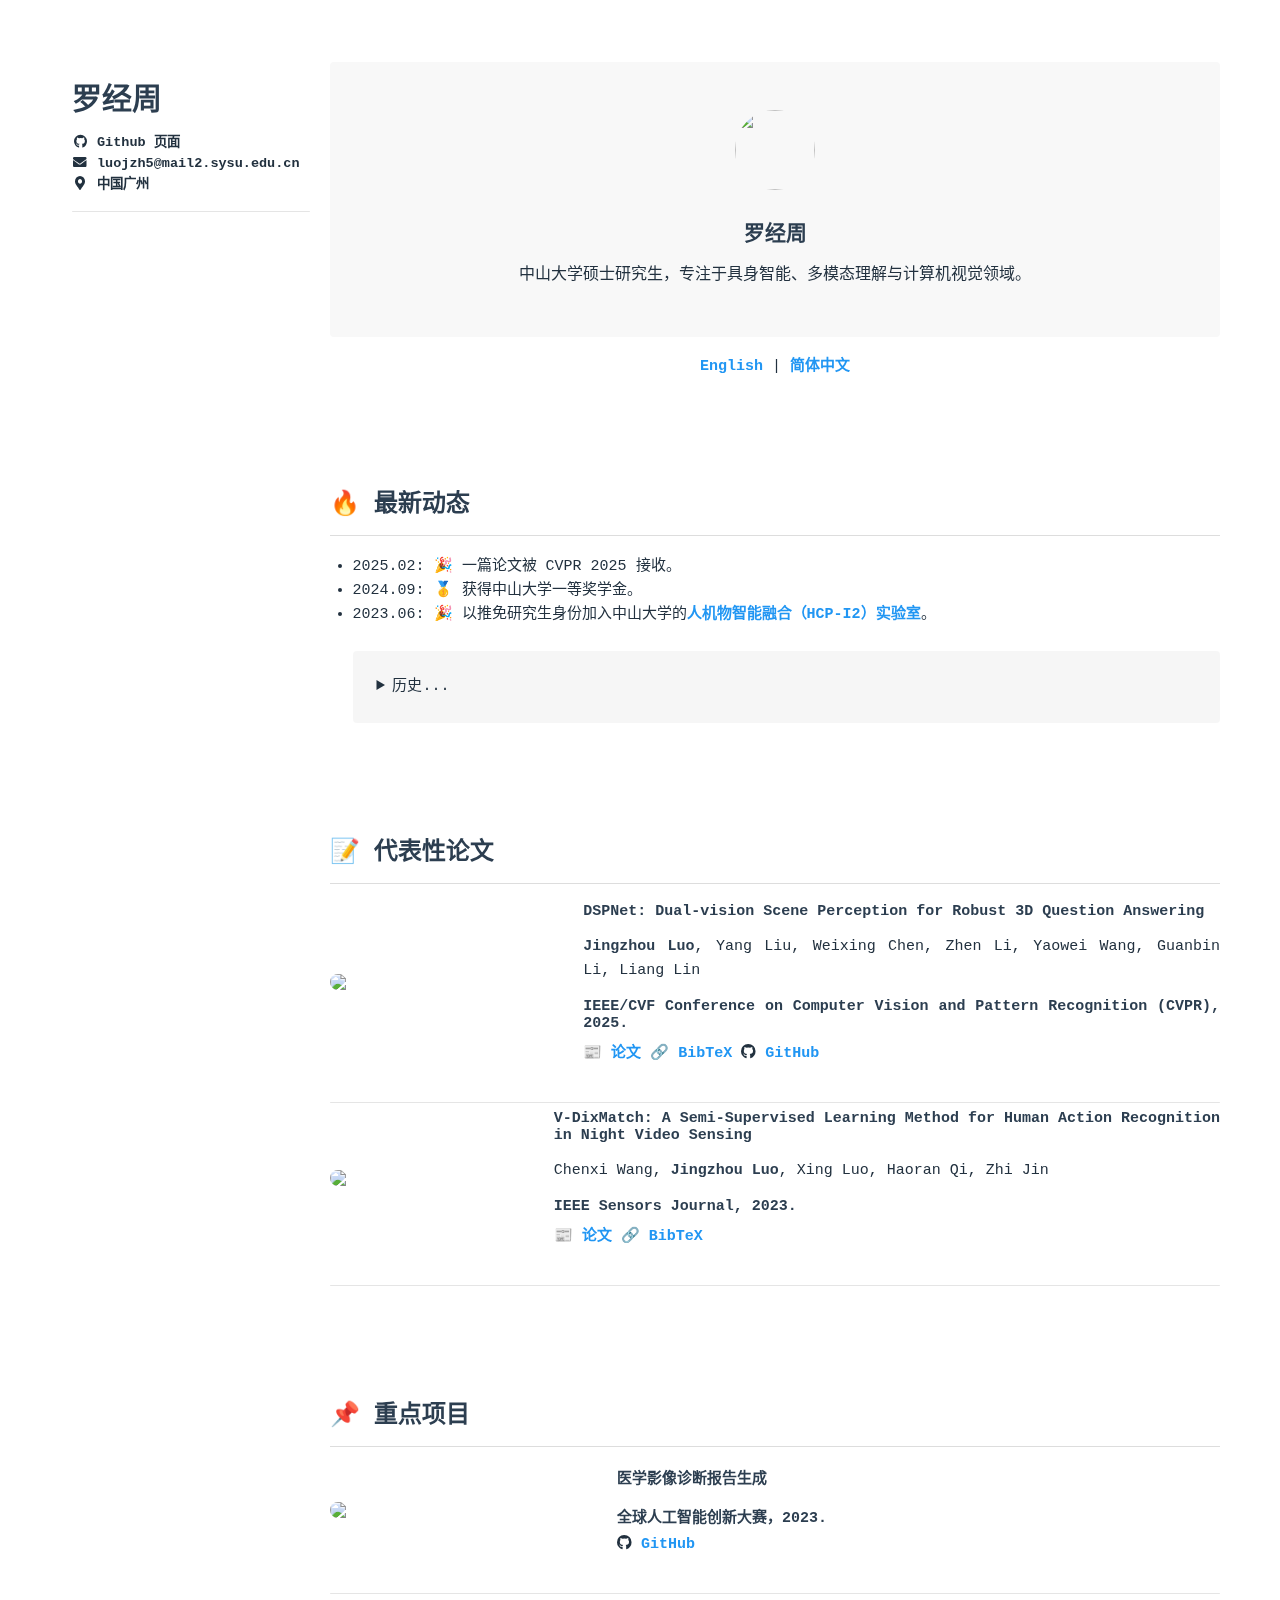
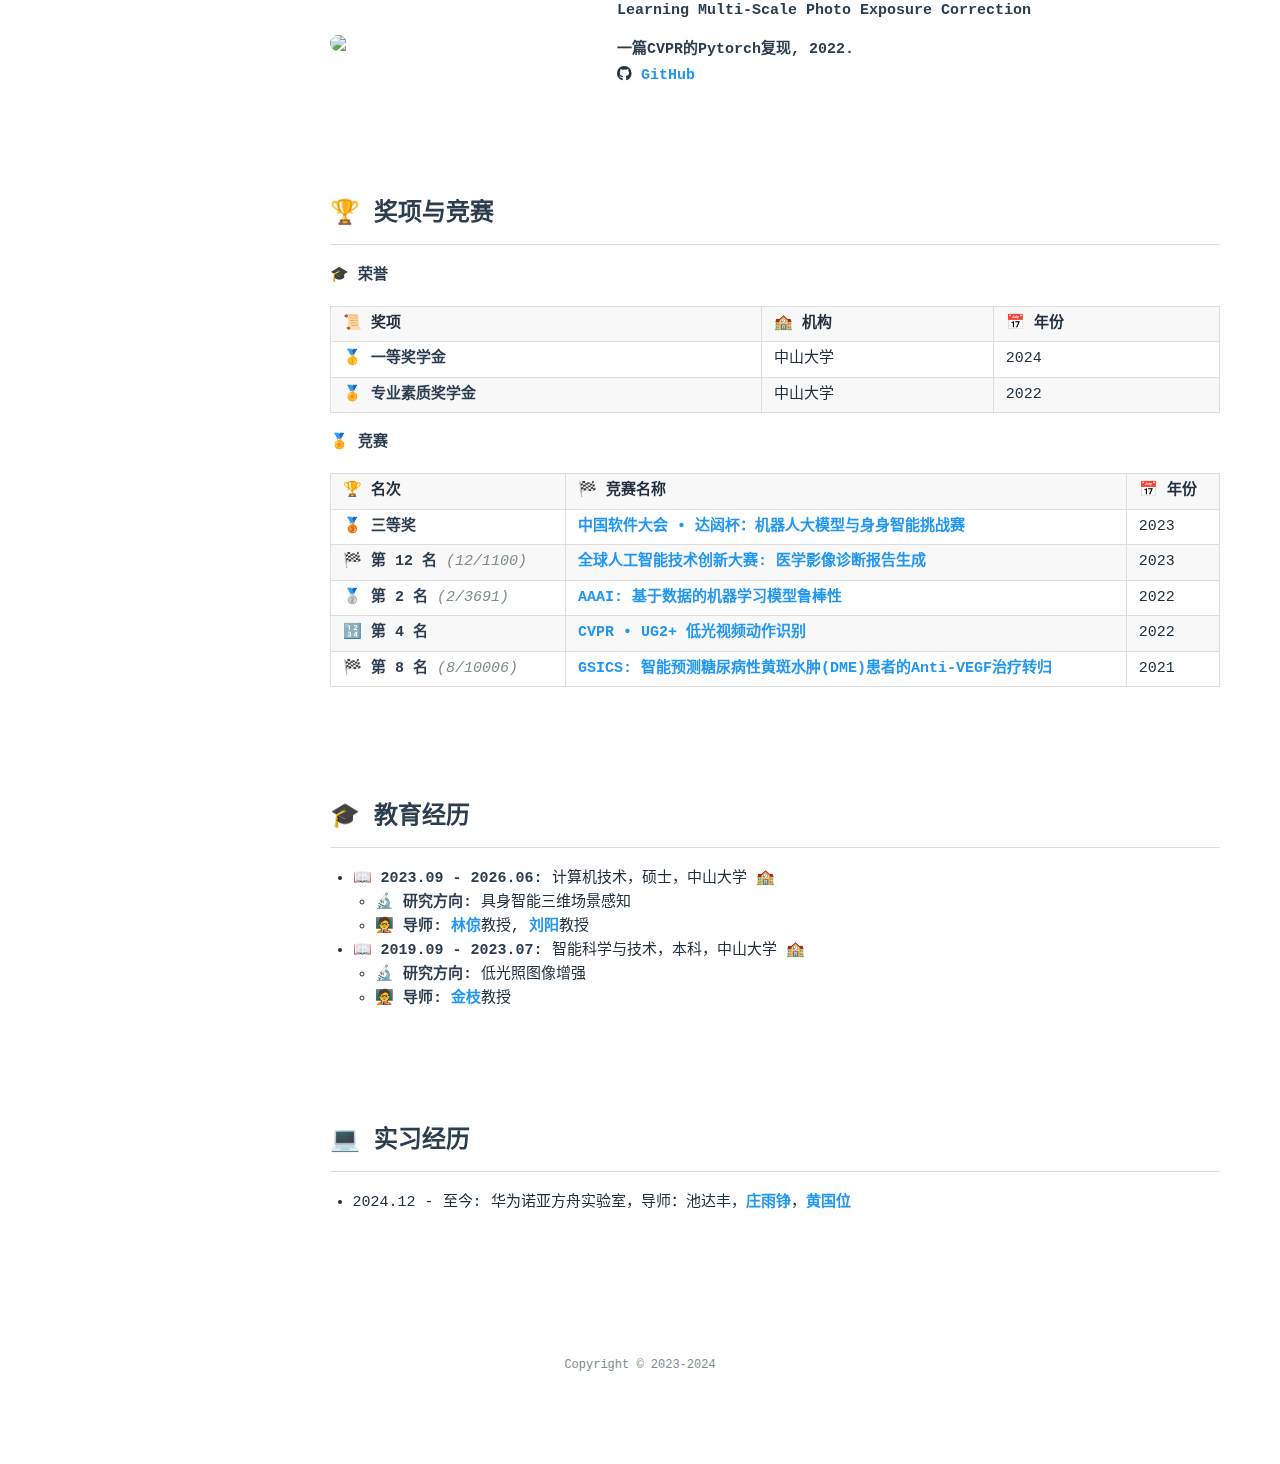
==== commit f3fa6b8a: "update pages" ====
--- a/zh-cn/index.html
+++ b/zh-cn/index.html
@@ -1,4 +1,4 @@
-<!DOCTYPE html><html lang="zh-CN"><head><meta charset="utf-8"><meta name="robots" content="index,follow"><meta name="renderer" content="webkit"><meta name="force-rendering" content="webkit"><meta http-equiv="X-UA-Compatible" content="IE=Edge,chrome=1"><meta name="HandheldFriendly" content="True"><meta name="apple-mobile-web-app-capable" content="yes"><meta name="viewport" content="width=device-width,initial-scale=1,maximum-scale=1,user-scalable=no"><title>罗经周</title><meta name="keywords" content="简历, 具身智能, 多模态理解"><meta name="description" content="中山大学硕士研究生，专注于具身智能、多模态理解与计算机视觉领域。"><meta name="theme-color" content="#FFFFFF"><meta name="msapplication-TileColor" content="#1BC3FB"><meta name="msapplication-config" content="https://cdn.jsdelivr.net/gh/xaoxuu/cdn-assets/favicon/browserconfig.xml"><link rel="shortcut icon" type="image/x-icon" href="https://avatars.githubusercontent.com/u/61136294?s=400&u=25cf4dee81585071b5bfe2df22315cd0bb2f83e8&v=4"><link rel="icon" type="image/x-icon" sizes="32x32" href="https://avatars.githubusercontent.com/u/61136294?s=400&u=25cf4dee81585071b5bfe2df22315cd0bb2f83e8&v=4"><link rel="apple-touch-icon" type="image/png" sizes="180x180" href="https://avatars.githubusercontent.com/u/61136294?s=400&u=25cf4dee81585071b5bfe2df22315cd0bb2f83e8&v=4"><link rel="mask-icon" color="#1BC3FB" href="https://avatars.githubusercontent.com/u/61136294?s=400&u=25cf4dee81585071b5bfe2df22315cd0bb2f83e8&v=4"><link rel="manifest" href="https://avatars.githubusercontent.com/u/61136294?s=400&u=25cf4dee81585071b5bfe2df22315cd0bb2f83e8&v=4"><link rel="stylesheet" href="https://cdn.jsdelivr.net/npm/@fortawesome/fontawesome-free@5.12.1/css/all.min.css"><link rel="stylesheet" href="https://cdn.jsdelivr.net/npm/@fancyapps/fancybox@3.5/dist/jquery.fancybox.min.css"><link rel="stylesheet" href="/css/page.css"><meta name="generator" content="Hexo 6.3.0"></head><body class="docs"><div id="mobile-bar"><a class="menu-button fas fa-bars"></a><h2 class="nav-title">罗经周</h2></div><script src="https://cdn.jsdelivr.net/npm/vue@2.6/dist/vue.min.js"></script><script>Vue.config.productionTip=!1,window.PAGE_TYPE="resume"</script><div id="main" class="fix-sidebar"><div class="sidebar"><div class="sidebar-inner"><header class="header"><h2>罗经周</h2><div class="meta"><p><a target="_blank" rel="external nofollow noopener noreferrer" href="https://github.com/LZ-CH"><i class="fab fa-github fa-fw"></i>&nbsp;Github 页面</a></p><p><a href="mailto:luojzh5@mail2.sysu.edu.cn" rel="external nofollow noopener noreferrer" target="_blank"><i class="fas fa-envelope fa-fw"></i>&nbsp;luojzh5@mail2.sysu.edu.cn</a></p><p><a target="_blank" rel="external nofollow noopener noreferrer" href="https://www.sysu.edu.cn/"><i class="fas fa-map-marker-alt fa-fw"></i>&nbsp;中国广州</a></p></div><hr><br></header><div class="list"><ul class="menu-root"><li><a href="/index.html" class="sidebar-link current"></a></li><li><a href="/zh-cn/index.html" class="sidebar-link current"></a></li><li><a href="/index_copy.html" class="sidebar-link current"></a></li></ul></div></div></div><div class="content with-sidebar"><div class="resume-header"><div class="avatar"><img no-lazy class="avatar" src="https://avatars.githubusercontent.com/u/61136294?s=400&u=25cf4dee81585071b5bfe2df22315cd0bb2f83e8&v=4"></div><h1 class="resume-title">罗经周</h1><p class="description">中山大学硕士研究生，专注于具身智能、多模态理解与计算机视觉领域。</p></div><center><a href="/">English</a> | <a href="/zh-cn/">简体中文</a></center><h2 id="🔥-最新动态"><a href="#🔥-最新动态" class="headerlink" title="🔥 最新动态"></a>🔥 最新动态</h2><ul><li>2025.02: 🎉 一篇论文被 CVPR 2025 接收。</li><li>2024.09: 🥇 获得中山大学一等奖学金。</li><li>2023.06: 🎉 以推免研究生身份加入中山大学的<a target="_blank" rel="external nofollow noopener noreferrer" href="https://www.sysu-hcp.net/">人机物智能融合（HCP-I2）实验室</a>。<details><summary>历史</summary><ul><li>2022.12: 🥇 获得中山大学专业素质奖学金。</li><li>2022.12: 🥇 获得中山大学一等奖学金。</li><li>2022.06: 🥈 团队在AAAI 挑战赛: “以数据为中心的鲁棒机器学习” 中获得第 2 名。</li><li>2022.02: 🔢 团队在CVPR • UG2+挑战赛：”低光视频动作识别” 中获得第 4 名。</li></ul></details></li></ul><h2 id="📝-代表性论文"><a href="#📝-代表性论文" class="headerlink" title="📝 代表性论文"></a>📝 代表性论文</h2><div style="display:flex;align-items:center;margin-bottom:40px"><img src="https://cdn.vectorstock.com/i/500p/92/18/loading-bar-doodle-hand-drawn-icon-outline-vector-54539218.jpg" data-original="https://raw.githubusercontent.com/LZ-CH/DSPNet/main/docs/DSPNet.png" width="30%" style="border-radius:10px;margin-right:20px"><div style="display:flex;flex-direction:column;align-items:flex-start;justify-content:center"><strong>DSPNet: Dual-vision Scene Perception for Robust 3D Question Answering</strong><p><strong>Jingzhou Luo</strong>, Yang Liu, Weixing Chen, Zhen Li, Yaowei Wang, Guanbin Li, Liang Lin</p><strong>IEEE/CVF Conference on Computer Vision and Pattern Recognition (CVPR), 2025.</strong><div style="margin-top:8px">📰 <a target="_blank" rel="external nofollow noopener noreferrer" href="https://arxiv.org/abs/2503.03190">论文</a> 🔗 <a target="_blank" rel="external nofollow noopener noreferrer" href="https://scholar.googleusercontent.com/scholar.bib?q=info:DzvZINTp3YIJ:scholar.google.com/&output=citation">BibTeX</a> <i class="fab fa-github"></i> <a target="_blank" rel="external nofollow noopener noreferrer" href="https://github.com/LZ-CH/DSPNet">GitHub</a></div></div></div><hr><div style="display:flex;align-items:center;margin-bottom:40px"><img src="https://cdn.vectorstock.com/i/500p/92/18/loading-bar-doodle-hand-drawn-icon-outline-vector-54539218.jpg" data-original="https://ieeexplore.ieee.org/ielx7/7361/10599846/10184205/graphical_abstract/jsen-gagraphic-3294360.jpg" width="30%" style="border-radius:10px;margin-right:20px"><div style="display:flex;flex-direction:column;align-items:flex-start;justify-content:center"><strong>V-DixMatch: A Semi-Supervised Learning Method for Human Action Recognition in Night Video Sensing</strong><p>Chenxi Wang, <strong>Jingzhou Luo</strong>, Xing Luo, Haoran Qi, Zhi Jin</p><strong>IEEE Sensors Journal, 2023.</strong><div style="margin-top:8px">📰 <a target="_blank" rel="external nofollow noopener noreferrer" href="https://ieeexplore.ieee.org/abstract/document/10184205">论文</a> 🔗 <a target="_blank" rel="external nofollow noopener noreferrer" href="https://scholar.googleusercontent.com/scholar.bib?q=info:sbIMya7d7HYJ:scholar.google.com/&output=citation">BibTeX</a></div></div></div><hr><h2 id="📌-重点项目"><a href="#📌-重点项目" class="headerlink" title="📌 重点项目"></a>📌 重点项目</h2><div style="display:flex;align-items:center;margin-bottom:40px"><img src="https://cdn.vectorstock.com/i/500p/92/18/loading-bar-doodle-hand-drawn-icon-outline-vector-54539218.jpg" data-original="https://p0.itc.cn/q_70/images03/20230602/b3a3560684b847c1a99af1c98f42ea48.png" width="30%" style="border-radius:10px;margin-right:20px"><div style="display:flex;flex-direction:column;align-items:flex-start;justify-content:center"><strong>医学影像诊断报告生成</strong><br><strong>全球人工智能创新大赛，2023.</strong><div style="margin-top:8px"><i class="fab fa-github"></i> <a target="_blank" rel="external nofollow noopener noreferrer" href="https://github.com/LZ-CH/GAIIC2023">GitHub</a></div></div></div><hr><div style="display:flex;align-items:center;margin-bottom:40px"><img src="https://cdn.vectorstock.com/i/500p/92/18/loading-bar-doodle-hand-drawn-icon-outline-vector-54539218.jpg" data-original="https://user-images.githubusercontent.com/37669469/126025119-ce29fe07-bcf0-4384-8a16-424adff4933d.jpg" width="30%" style="border-radius:10px;margin-right:20px"><div style="display:flex;flex-direction:column;align-items:flex-start;justify-content:center"><strong>Learning Multi-Scale Photo Exposure Correction</strong><br><strong>一篇CVPR的Pytorch复现, 2022.</strong><div style="margin-top:8px"><i class="fab fa-github"></i> <a target="_blank" rel="external nofollow noopener noreferrer" href="https://github.com/LZ-CH/Exposure_Correction-pytorch">GitHub</a></div></div></div><h2 id="🏆-奖项与竞赛"><a href="#🏆-奖项与竞赛" class="headerlink" title="🏆 奖项与竞赛"></a>🏆 奖项与竞赛</h2><p><strong>🎓 荣誉</strong></p><table><thead><tr><th>📜 奖项</th><th>🏫 机构</th><th>📅 年份</th></tr></thead><tbody><tr><td>🥇 <strong>一等奖学金</strong></td><td>中山大学</td><td>2024</td></tr><tr><td>🏅 <strong>专业素质奖学金</strong></td><td>中山大学</td><td>2022</td></tr></tbody></table><p><strong>🏅 竞赛</strong></p><table><thead><tr><th>🏆 名次</th><th>🏁 竞赛名称</th><th>📅 年份</th></tr></thead><tbody><tr><td>🥉 <strong>三等奖</strong></td><td><a target="_blank" rel="external nofollow noopener noreferrer" href="https://www.dataarobotics.com/zh/blog/news-392.html">中国软件大会 • 达闼杯：机器人大模型与身身智能挑战赛</a></td><td>2023</td></tr><tr><td>🏁 <strong>第 12 名</strong> <em>(12&#x2F;1100)</em></td><td><a target="_blank" rel="external nofollow noopener noreferrer" href="https://www.heywhale.com/org/gaiic2023/competition/area/63fef766b4422ee27402289d/content">全球人工智能技术创新大赛: 医学影像诊断报告生成</a></td><td>2023</td></tr><tr><td>🥈 <strong>第 2 名</strong> <em>(2&#x2F;3691)</em></td><td><a target="_blank" rel="external nofollow noopener noreferrer" href="https://tianchi.aliyun.com/competition/entrance/531939/introduction">AAAI: 基于数据的机器学习模型鲁棒性</a></td><td>2022</td></tr><tr><td>🔢 <strong>第 4 名</strong></td><td><a target="_blank" rel="external nofollow noopener noreferrer" href="https://cvpr2022.ug2challenge.org/program21/track2.html">CVPR • UG2+ 低光视频动作识别</a></td><td>2022</td></tr><tr><td>🏁 <strong>第 8 名</strong> <em>(8&#x2F;10006)</em></td><td><a target="_blank" rel="external nofollow noopener noreferrer" href="https://tianchi.aliyun.com/competition/entrance/531929/introduction">GSICS: 智能预测糖尿病性黄斑水肿(DME)患者的Anti-VEGF治疗转归</a></td><td>2021</td></tr></tbody></table><h2 id="🎓-教育经历"><a href="#🎓-教育经历" class="headerlink" title="🎓 教育经历"></a>🎓 教育经历</h2><ul><li>📖 <strong>2023.09 - 2026.06:</strong> 计算机技术，硕士，中山大学 🏫<ul><li>🔬 <strong>研究方向:</strong> 具身智能三维场景感知</li><li>🧑‍🏫 <strong>导师:</strong> <a target="_blank" rel="external nofollow noopener noreferrer" href="https://scholar.google.com.hk/citations?user=Nav8m8gAAAAJ&hl=zh-CN">林倞</a>教授, <a target="_blank" rel="external nofollow noopener noreferrer" href="https://scholar.google.com/citations?user=l0z2QNQAAAAJ&hl=zh-CN">刘阳</a>教授</li></ul></li><li>📖 <strong>2019.09 - 2023.07:</strong> 智能科学与技术，本科，中山大学 🏫<ul><li>🔬 <strong>研究方向:</strong> 低光照图像增强</li><li>🧑‍🏫 <strong>导师:</strong> <a target="_blank" rel="external nofollow noopener noreferrer" href="https://scholar.google.com.hk/citations?user=v70dNBoAAAAJ&hl=zh-CN">金枝</a>教授</li></ul></li></ul><h2 id="💻-实习经历"><a href="#💻-实习经历" class="headerlink" title="💻 实习经历"></a>💻 实习经历</h2><ul><li>2024.12 - 至今: 华为诺亚方舟实验室，导师：池达丰，<a target="_blank" rel="external nofollow noopener noreferrer" href="https://scholar.google.com/citations?hl=zh-CN&user=ny9KAREAAAAJ">庄雨峥</a>，<a target="_blank" rel="external nofollow noopener noreferrer" href="https://scholar.google.com/citations?hl=zh-CN&user=kxs0KVIAAAAJ">黄国位</a></li></ul></div></div><script src="https://cdn.jsdelivr.net/gh/xaoxuu/hexo-theme-resume@1.0.0/source/js/smooth-scroll.min.js"></script><footer id="footer"><p></p><p><a href="/">Copyright © 2023-2024</a></p><p></p></footer><script src="https://cdn.jsdelivr.net/npm/jquery@3.5/dist/jquery.min.js"></script><script src="https://cdn.jsdelivr.net/gh/xaoxuu/hexo-theme-resume@1.0.0/source/js/common.js"></script><script src="https://cdn.jsdelivr.net/gh/xaoxuu/hexo-theme-resume@1.0.0/source/js/css.escape.js"></script><script src="https://cdn.jsdelivr.net/gh/fancyapps/fancybox@3.5/dist/jquery.fancybox.min.js"></script><script>let LAZY_LOAD_IMAGE = "[object Object]";
+<!DOCTYPE html><html lang="zh-CN"><head><meta charset="utf-8"><meta name="robots" content="index,follow"><meta name="renderer" content="webkit"><meta name="force-rendering" content="webkit"><meta http-equiv="X-UA-Compatible" content="IE=Edge,chrome=1"><meta name="HandheldFriendly" content="True"><meta name="apple-mobile-web-app-capable" content="yes"><meta name="viewport" content="width=device-width,initial-scale=1,maximum-scale=1,user-scalable=no"><title>罗经周</title><meta name="keywords" content="简历, 具身智能, 多模态理解"><meta name="description" content="中山大学硕士研究生，专注于具身智能、多模态理解与计算机视觉领域。"><meta name="theme-color" content="#FFFFFF"><meta name="msapplication-TileColor" content="#1BC3FB"><meta name="msapplication-config" content="https://cdn.jsdelivr.net/gh/xaoxuu/cdn-assets/favicon/browserconfig.xml"><link rel="shortcut icon" type="image/x-icon" href="https://avatars.githubusercontent.com/u/61136294?s=400&u=25cf4dee81585071b5bfe2df22315cd0bb2f83e8&v=4"><link rel="icon" type="image/x-icon" sizes="32x32" href="https://avatars.githubusercontent.com/u/61136294?s=400&u=25cf4dee81585071b5bfe2df22315cd0bb2f83e8&v=4"><link rel="apple-touch-icon" type="image/png" sizes="180x180" href="https://avatars.githubusercontent.com/u/61136294?s=400&u=25cf4dee81585071b5bfe2df22315cd0bb2f83e8&v=4"><link rel="mask-icon" color="#1BC3FB" href="https://avatars.githubusercontent.com/u/61136294?s=400&u=25cf4dee81585071b5bfe2df22315cd0bb2f83e8&v=4"><link rel="manifest" href="https://avatars.githubusercontent.com/u/61136294?s=400&u=25cf4dee81585071b5bfe2df22315cd0bb2f83e8&v=4"><link rel="stylesheet" href="https://cdn.jsdelivr.net/npm/@fortawesome/fontawesome-free@5.12.1/css/all.min.css"><link rel="stylesheet" href="https://cdn.jsdelivr.net/npm/@fancyapps/fancybox@3.5/dist/jquery.fancybox.min.css"><link rel="stylesheet" href="/css/page.css"><meta name="generator" content="Hexo 6.3.0"></head><body class="docs"><div id="mobile-bar"><a class="menu-button fas fa-bars"></a><h2 class="nav-title">罗经周</h2></div><script src="https://cdn.jsdelivr.net/npm/vue@2.6/dist/vue.min.js"></script><script>Vue.config.productionTip=!1,window.PAGE_TYPE="resume"</script><div id="main" class="fix-sidebar"><div class="sidebar"><div class="sidebar-inner"><header class="header"><h2>罗经周</h2><div class="meta"><p><a target="_blank" rel="external nofollow noopener noreferrer" href="https://github.com/LZ-CH"><i class="fab fa-github fa-fw"></i>&nbsp;Github 页面</a></p><p><a href="mailto:luojzh5@mail2.sysu.edu.cn" rel="external nofollow noopener noreferrer" target="_blank"><i class="fas fa-envelope fa-fw"></i>&nbsp;luojzh5@mail2.sysu.edu.cn</a></p><p><a target="_blank" rel="external nofollow noopener noreferrer" href="https://www.sysu.edu.cn/"><i class="fas fa-map-marker-alt fa-fw"></i>&nbsp;中国广州</a></p></div><hr><br></header><div class="list"><ul class="menu-root"><li><a href="/index.html" class="sidebar-link current"></a></li><li><a href="/zh-cn/index.html" class="sidebar-link current"></a></li><li><a href="/index_copy.html" class="sidebar-link current"></a></li></ul></div></div></div><div class="content with-sidebar"><div class="resume-header"><div class="avatar"><img no-lazy class="avatar" src="https://avatars.githubusercontent.com/u/61136294?s=400&u=25cf4dee81585071b5bfe2df22315cd0bb2f83e8&v=4"></div><h1 class="resume-title">罗经周</h1><p class="description">中山大学硕士研究生，专注于具身智能、多模态理解与计算机视觉领域。</p></div><center><a href="/">English</a> | <a href="/zh-cn/">简体中文</a></center><h2 id="🔥-最新动态"><a href="#🔥-最新动态" class="headerlink" title="🔥 最新动态"></a>🔥 最新动态</h2><ul><li>2025.02: 🎉 一篇论文被 CVPR 2025 接收。</li><li>2024.09: 🥇 获得中山大学一等奖学金。</li><li>2023.06: 🎉 以推免研究生身份加入中山大学的<a target="_blank" rel="external nofollow noopener noreferrer" href="https://www.sysu-hcp.net/">人机物智能融合（HCP-I2）实验室</a>。<details><summary>历史</summary><ul><li>2022.12: 🥇 获得中山大学专业素质奖学金。</li><li>2022.12: 🥇 获得中山大学一等奖学金。</li><li>2022.06: 🥈 团队在AAAI 挑战赛: “以数据为中心的鲁棒机器学习” 中获得第 2 名。</li><li>2022.02: 🔢 团队在CVPR • UG2+挑战赛：”低光视频动作识别” 中获得第 4 名。</li></ul></details></li></ul><h2 id="📝-代表性论文"><a href="#📝-代表性论文" class="headerlink" title="📝 代表性论文"></a>📝 代表性论文</h2><div style="display:flex;align-items:center;margin-bottom:40px"><img src="https://cdn.vectorstock.com/i/500p/92/18/loading-bar-doodle-hand-drawn-icon-outline-vector-54539218.jpg" data-original="https://raw.githubusercontent.com/LZ-CH/DSPNet/main/docs/DSPNet.png" width="30%" style="border-radius:10px;margin-right:20px"><div style="display:flex;flex-direction:column;align-items:flex-start;justify-content:center"><strong>DSPNet: Dual-vision Scene Perception for Robust 3D Question Answering</strong><p><strong>Jingzhou Luo</strong>, Yang Liu, Weixing Chen, Zhen Li, Yaowei Wang, Guanbin Li, Liang Lin</p><strong>IEEE/CVF Conference on Computer Vision and Pattern Recognition (CVPR), 2025.</strong><div style="margin-top:8px">📰 <a target="_blank" rel="external nofollow noopener noreferrer" href="https://arxiv.org/abs/2503.03190">论文</a> 🔗 <a target="_blank" rel="external nofollow noopener noreferrer" href="https://scholar.googleusercontent.com/scholar.bib?q=info:DzvZINTp3YIJ:scholar.google.com/&output=citation">BibTeX</a> <i class="fab fa-github"></i> <a target="_blank" rel="external nofollow noopener noreferrer" href="https://github.com/LZ-CH/DSPNet">GitHub</a></div></div></div><hr><div style="display:flex;align-items:center;margin-bottom:40px"><img src="https://cdn.vectorstock.com/i/500p/92/18/loading-bar-doodle-hand-drawn-icon-outline-vector-54539218.jpg" data-original="https://ieeexplore.ieee.org/ielx7/7361/10599846/10184205/graphical_abstract/jsen-gagraphic-3294360.jpg" width="30%" style="border-radius:10px;margin-right:20px"><div style="display:flex;flex-direction:column;align-items:flex-start;justify-content:center"><strong>V-DixMatch: A Semi-Supervised Learning Method for Human Action Recognition in Night Video Sensing</strong><p>Chenxi Wang, <strong>Jingzhou Luo</strong>, Xing Luo, Haoran Qi, Zhi Jin</p><strong>IEEE Sensors Journal, 2023.</strong><div style="margin-top:8px">📰 <a target="_blank" rel="external nofollow noopener noreferrer" href="https://ieeexplore.ieee.org/abstract/document/10184205">论文</a> 🔗 <a target="_blank" rel="external nofollow noopener noreferrer" href="https://scholar.googleusercontent.com/scholar.bib?q=info:sbIMya7d7HYJ:scholar.google.com/&output=citation">BibTeX</a></div></div></div><hr><h2 id="📌-重点项目"><a href="#📌-重点项目" class="headerlink" title="📌 重点项目"></a>📌 重点项目</h2><div style="display:flex;align-items:center;margin-bottom:40px"><img src="https://cdn.vectorstock.com/i/500p/92/18/loading-bar-doodle-hand-drawn-icon-outline-vector-54539218.jpg" data-original="https://p0.itc.cn/q_70/images03/20230602/b3a3560684b847c1a99af1c98f42ea48.png" width="30%" style="border-radius:10px;margin-right:20px"><div style="display:flex;flex-direction:column;align-items:flex-start;justify-content:center"><strong>医学影像诊断报告生成</strong><br><strong>全球人工智能创新大赛，2023.</strong><div style="margin-top:8px"><i class="fab fa-github"></i> <a target="_blank" rel="external nofollow noopener noreferrer" href="https://github.com/LZ-CH/GAIIC2023">GitHub</a></div></div></div><hr><div style="display:flex;align-items:center;margin-bottom:40px"><img src="https://cdn.vectorstock.com/i/500p/92/18/loading-bar-doodle-hand-drawn-icon-outline-vector-54539218.jpg" data-original="https://user-images.githubusercontent.com/37669469/126025119-ce29fe07-bcf0-4384-8a16-424adff4933d.jpg" width="30%" style="border-radius:10px;margin-right:20px"><div style="display:flex;flex-direction:column;align-items:flex-start;justify-content:center"><strong>Learning Multi-Scale Photo Exposure Correction</strong><br><strong>一篇CVPR的Pytorch复现, 2022.</strong><div style="margin-top:8px"><i class="fab fa-github"></i> <a target="_blank" rel="external nofollow noopener noreferrer" href="https://github.com/LZ-CH/Exposure_Correction-pytorch">GitHub</a></div></div></div><h2 id="🏆-奖项与竞赛"><a href="#🏆-奖项与竞赛" class="headerlink" title="🏆 奖项与竞赛"></a>🏆 奖项与竞赛</h2><p><strong>🎓 荣誉</strong></p><table><thead><tr><th>📜 奖项</th><th>🏫 机构</th><th>📅 年份</th></tr></thead><tbody><tr><td>🥇 <strong>一等奖学金</strong></td><td>中山大学</td><td>2024</td></tr><tr><td>🏅 <strong>专业素质奖学金</strong></td><td>中山大学</td><td>2022</td></tr></tbody></table><p><strong>🏅 竞赛</strong></p><table><thead><tr><th>🏆 名次</th><th>🏁 竞赛名称</th><th>📅 年份</th></tr></thead><tbody><tr><td>🥉 <strong>三等奖</strong></td><td><a target="_blank" rel="external nofollow noopener noreferrer" href="https://www.dataarobotics.com/zh/blog/news-392.html">中国软件大会 • 达闼杯：机器人大模型与身身智能挑战赛</a></td><td>2023</td></tr><tr><td>🏁 <strong>第 12 名</strong> <em>(12&#x2F;1100)</em></td><td><a target="_blank" rel="external nofollow noopener noreferrer" href="https://www.heywhale.com/org/gaiic2023/competition/area/63fef766b4422ee27402289d/content">全球人工智能技术创新大赛: 医学影像诊断报告生成</a></td><td>2023</td></tr><tr><td>🥈 <strong>第 2 名</strong> <em>(2&#x2F;3691)</em></td><td><a target="_blank" rel="external nofollow noopener noreferrer" href="https://tianchi.aliyun.com/competition/entrance/531939/introduction">AAAI: 基于数据的机器学习模型鲁棒性</a></td><td>2022</td></tr><tr><td>🔢 <strong>第 4 名</strong></td><td><a target="_blank" rel="external nofollow noopener noreferrer" href="https://cvpr2022.ug2challenge.org/program21/track2.html">CVPR • UG2+ 低光视频动作识别</a></td><td>2022</td></tr><tr><td>🏁 <strong>第 8 名</strong> <em>(8&#x2F;10006)</em></td><td><a target="_blank" rel="external nofollow noopener noreferrer" href="https://tianchi.aliyun.com/competition/entrance/531929/introduction">GSICS: 智能预测糖尿病性黄斑水肿(DME)患者的Anti-VEGF治疗转归</a></td><td>2021</td></tr></tbody></table><h2 id="🎓-教育经历"><a href="#🎓-教育经历" class="headerlink" title="🎓 教育经历"></a>🎓 教育经历</h2><ul><li>📖 <strong>2023.09 - 2026.06:</strong> 计算机技术，硕士，中山大学 🏫<ul><li>🔬 <strong>研究方向:</strong> 具身智能三维场景感知</li><li>🧑‍🏫 <strong>导师:</strong> <a target="_blank" rel="external nofollow noopener noreferrer" href="https://scholar.google.com.hk/citations?user=Nav8m8gAAAAJ&hl=zh-CN">林倞</a>教授, <a target="_blank" rel="external nofollow noopener noreferrer" href="https://scholar.google.com/citations?user=l0z2QNQAAAAJ&hl=zh-CN">刘阳</a>教授</li></ul></li><li>📖 <strong>2019.09 - 2023.07:</strong> 智能科学与技术，本科，中山大学 🏫<ul><li>🔬 <strong>研究方向:</strong> 低光照图像增强</li><li>🧑‍🏫 <strong>导师:</strong> <a target="_blank" rel="external nofollow noopener noreferrer" href="https://scholar.google.com.hk/citations?user=v70dNBoAAAAJ&hl=zh-CN">金枝</a>教授</li></ul></li></ul><h2 id="💻-实习经历"><a href="#💻-实习经历" class="headerlink" title="💻 实习经历"></a>💻 实习经历</h2><ul><li>2024.12 - 至今: 华为诺亚方舟实验室，导师：池达丰，<a target="_blank" rel="external nofollow noopener noreferrer" href="https://scholar.google.com/citations?hl=zh-CN&user=ny9KAREAAAAJ">庄雨铮</a>，<a target="_blank" rel="external nofollow noopener noreferrer" href="https://scholar.google.com/citations?hl=zh-CN&user=kxs0KVIAAAAJ">黄国位</a></li></ul></div></div><script src="https://cdn.jsdelivr.net/gh/xaoxuu/hexo-theme-resume@1.0.0/source/js/smooth-scroll.min.js"></script><footer id="footer"><p></p><p><a href="/">Copyright © 2023-2024</a></p><p></p></footer><script src="https://cdn.jsdelivr.net/npm/jquery@3.5/dist/jquery.min.js"></script><script src="https://cdn.jsdelivr.net/gh/xaoxuu/hexo-theme-resume@1.0.0/source/js/common.js"></script><script src="https://cdn.jsdelivr.net/gh/xaoxuu/hexo-theme-resume@1.0.0/source/js/css.escape.js"></script><script src="https://cdn.jsdelivr.net/gh/fancyapps/fancybox@3.5/dist/jquery.fancybox.min.js"></script><script>let LAZY_LOAD_IMAGE = "[object Object]";
         $("body").find("fancybox").find("img").each(function () {
             var element = document.createElement("a");
             $(element).attr("data-fancybox", "gallery");
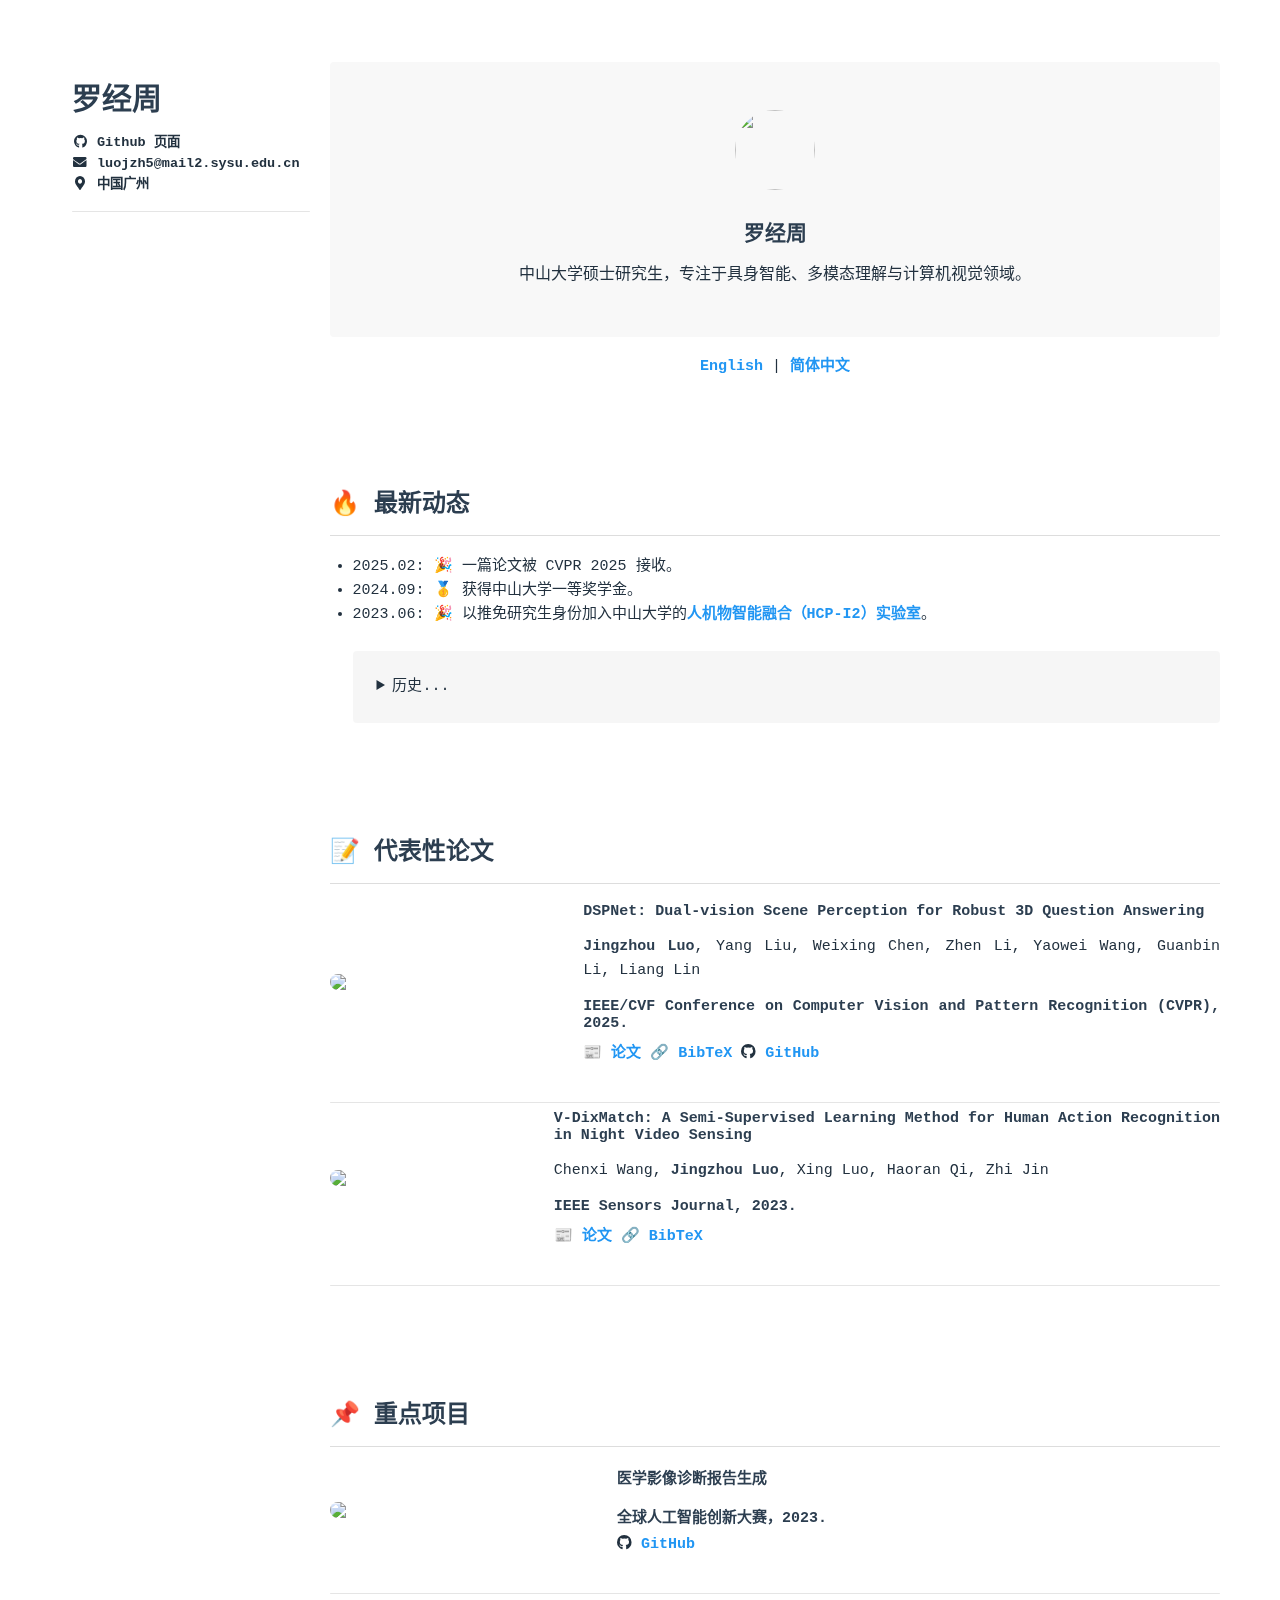
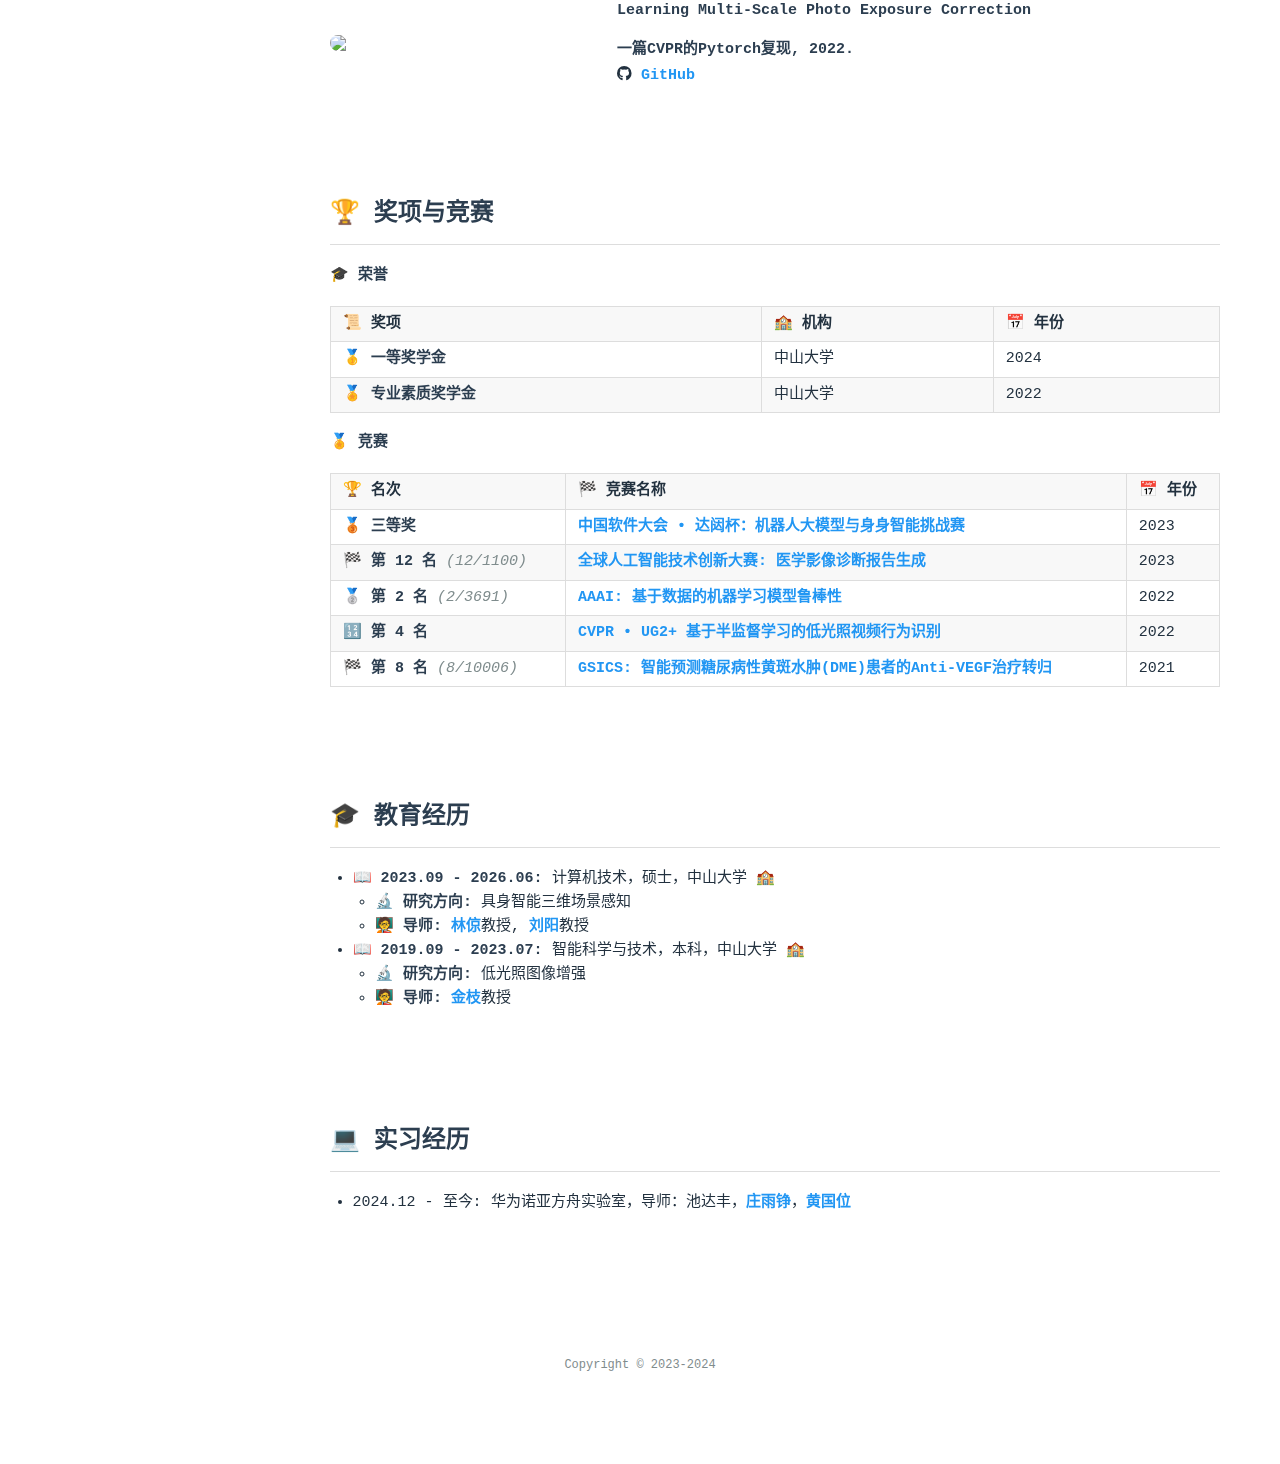
==== commit e544328c: "update pages" ====
--- a/zh-cn/index.html
+++ b/zh-cn/index.html
@@ -1,4 +1,4 @@
-<!DOCTYPE html><html lang="zh-CN"><head><meta charset="utf-8"><meta name="robots" content="index,follow"><meta name="renderer" content="webkit"><meta name="force-rendering" content="webkit"><meta http-equiv="X-UA-Compatible" content="IE=Edge,chrome=1"><meta name="HandheldFriendly" content="True"><meta name="apple-mobile-web-app-capable" content="yes"><meta name="viewport" content="width=device-width,initial-scale=1,maximum-scale=1,user-scalable=no"><title>罗经周</title><meta name="keywords" content="简历, 具身智能, 多模态理解"><meta name="description" content="中山大学硕士研究生，专注于具身智能、多模态理解与计算机视觉领域。"><meta name="theme-color" content="#FFFFFF"><meta name="msapplication-TileColor" content="#1BC3FB"><meta name="msapplication-config" content="https://cdn.jsdelivr.net/gh/xaoxuu/cdn-assets/favicon/browserconfig.xml"><link rel="shortcut icon" type="image/x-icon" href="https://avatars.githubusercontent.com/u/61136294?s=400&u=25cf4dee81585071b5bfe2df22315cd0bb2f83e8&v=4"><link rel="icon" type="image/x-icon" sizes="32x32" href="https://avatars.githubusercontent.com/u/61136294?s=400&u=25cf4dee81585071b5bfe2df22315cd0bb2f83e8&v=4"><link rel="apple-touch-icon" type="image/png" sizes="180x180" href="https://avatars.githubusercontent.com/u/61136294?s=400&u=25cf4dee81585071b5bfe2df22315cd0bb2f83e8&v=4"><link rel="mask-icon" color="#1BC3FB" href="https://avatars.githubusercontent.com/u/61136294?s=400&u=25cf4dee81585071b5bfe2df22315cd0bb2f83e8&v=4"><link rel="manifest" href="https://avatars.githubusercontent.com/u/61136294?s=400&u=25cf4dee81585071b5bfe2df22315cd0bb2f83e8&v=4"><link rel="stylesheet" href="https://cdn.jsdelivr.net/npm/@fortawesome/fontawesome-free@5.12.1/css/all.min.css"><link rel="stylesheet" href="https://cdn.jsdelivr.net/npm/@fancyapps/fancybox@3.5/dist/jquery.fancybox.min.css"><link rel="stylesheet" href="/css/page.css"><meta name="generator" content="Hexo 6.3.0"></head><body class="docs"><div id="mobile-bar"><a class="menu-button fas fa-bars"></a><h2 class="nav-title">罗经周</h2></div><script src="https://cdn.jsdelivr.net/npm/vue@2.6/dist/vue.min.js"></script><script>Vue.config.productionTip=!1,window.PAGE_TYPE="resume"</script><div id="main" class="fix-sidebar"><div class="sidebar"><div class="sidebar-inner"><header class="header"><h2>罗经周</h2><div class="meta"><p><a target="_blank" rel="external nofollow noopener noreferrer" href="https://github.com/LZ-CH"><i class="fab fa-github fa-fw"></i>&nbsp;Github 页面</a></p><p><a href="mailto:luojzh5@mail2.sysu.edu.cn" rel="external nofollow noopener noreferrer" target="_blank"><i class="fas fa-envelope fa-fw"></i>&nbsp;luojzh5@mail2.sysu.edu.cn</a></p><p><a target="_blank" rel="external nofollow noopener noreferrer" href="https://www.sysu.edu.cn/"><i class="fas fa-map-marker-alt fa-fw"></i>&nbsp;中国广州</a></p></div><hr><br></header><div class="list"><ul class="menu-root"><li><a href="/index.html" class="sidebar-link current"></a></li><li><a href="/zh-cn/index.html" class="sidebar-link current"></a></li><li><a href="/index_copy.html" class="sidebar-link current"></a></li></ul></div></div></div><div class="content with-sidebar"><div class="resume-header"><div class="avatar"><img no-lazy class="avatar" src="https://avatars.githubusercontent.com/u/61136294?s=400&u=25cf4dee81585071b5bfe2df22315cd0bb2f83e8&v=4"></div><h1 class="resume-title">罗经周</h1><p class="description">中山大学硕士研究生，专注于具身智能、多模态理解与计算机视觉领域。</p></div><center><a href="/">English</a> | <a href="/zh-cn/">简体中文</a></center><h2 id="🔥-最新动态"><a href="#🔥-最新动态" class="headerlink" title="🔥 最新动态"></a>🔥 最新动态</h2><ul><li>2025.02: 🎉 一篇论文被 CVPR 2025 接收。</li><li>2024.09: 🥇 获得中山大学一等奖学金。</li><li>2023.06: 🎉 以推免研究生身份加入中山大学的<a target="_blank" rel="external nofollow noopener noreferrer" href="https://www.sysu-hcp.net/">人机物智能融合（HCP-I2）实验室</a>。<details><summary>历史</summary><ul><li>2022.12: 🥇 获得中山大学专业素质奖学金。</li><li>2022.12: 🥇 获得中山大学一等奖学金。</li><li>2022.06: 🥈 团队在AAAI 挑战赛: “以数据为中心的鲁棒机器学习” 中获得第 2 名。</li><li>2022.02: 🔢 团队在CVPR • UG2+挑战赛：”低光视频动作识别” 中获得第 4 名。</li></ul></details></li></ul><h2 id="📝-代表性论文"><a href="#📝-代表性论文" class="headerlink" title="📝 代表性论文"></a>📝 代表性论文</h2><div style="display:flex;align-items:center;margin-bottom:40px"><img src="https://cdn.vectorstock.com/i/500p/92/18/loading-bar-doodle-hand-drawn-icon-outline-vector-54539218.jpg" data-original="https://raw.githubusercontent.com/LZ-CH/DSPNet/main/docs/DSPNet.png" width="30%" style="border-radius:10px;margin-right:20px"><div style="display:flex;flex-direction:column;align-items:flex-start;justify-content:center"><strong>DSPNet: Dual-vision Scene Perception for Robust 3D Question Answering</strong><p><strong>Jingzhou Luo</strong>, Yang Liu, Weixing Chen, Zhen Li, Yaowei Wang, Guanbin Li, Liang Lin</p><strong>IEEE/CVF Conference on Computer Vision and Pattern Recognition (CVPR), 2025.</strong><div style="margin-top:8px">📰 <a target="_blank" rel="external nofollow noopener noreferrer" href="https://arxiv.org/abs/2503.03190">论文</a> 🔗 <a target="_blank" rel="external nofollow noopener noreferrer" href="https://scholar.googleusercontent.com/scholar.bib?q=info:DzvZINTp3YIJ:scholar.google.com/&output=citation">BibTeX</a> <i class="fab fa-github"></i> <a target="_blank" rel="external nofollow noopener noreferrer" href="https://github.com/LZ-CH/DSPNet">GitHub</a></div></div></div><hr><div style="display:flex;align-items:center;margin-bottom:40px"><img src="https://cdn.vectorstock.com/i/500p/92/18/loading-bar-doodle-hand-drawn-icon-outline-vector-54539218.jpg" data-original="https://ieeexplore.ieee.org/ielx7/7361/10599846/10184205/graphical_abstract/jsen-gagraphic-3294360.jpg" width="30%" style="border-radius:10px;margin-right:20px"><div style="display:flex;flex-direction:column;align-items:flex-start;justify-content:center"><strong>V-DixMatch: A Semi-Supervised Learning Method for Human Action Recognition in Night Video Sensing</strong><p>Chenxi Wang, <strong>Jingzhou Luo</strong>, Xing Luo, Haoran Qi, Zhi Jin</p><strong>IEEE Sensors Journal, 2023.</strong><div style="margin-top:8px">📰 <a target="_blank" rel="external nofollow noopener noreferrer" href="https://ieeexplore.ieee.org/abstract/document/10184205">论文</a> 🔗 <a target="_blank" rel="external nofollow noopener noreferrer" href="https://scholar.googleusercontent.com/scholar.bib?q=info:sbIMya7d7HYJ:scholar.google.com/&output=citation">BibTeX</a></div></div></div><hr><h2 id="📌-重点项目"><a href="#📌-重点项目" class="headerlink" title="📌 重点项目"></a>📌 重点项目</h2><div style="display:flex;align-items:center;margin-bottom:40px"><img src="https://cdn.vectorstock.com/i/500p/92/18/loading-bar-doodle-hand-drawn-icon-outline-vector-54539218.jpg" data-original="https://p0.itc.cn/q_70/images03/20230602/b3a3560684b847c1a99af1c98f42ea48.png" width="30%" style="border-radius:10px;margin-right:20px"><div style="display:flex;flex-direction:column;align-items:flex-start;justify-content:center"><strong>医学影像诊断报告生成</strong><br><strong>全球人工智能创新大赛，2023.</strong><div style="margin-top:8px"><i class="fab fa-github"></i> <a target="_blank" rel="external nofollow noopener noreferrer" href="https://github.com/LZ-CH/GAIIC2023">GitHub</a></div></div></div><hr><div style="display:flex;align-items:center;margin-bottom:40px"><img src="https://cdn.vectorstock.com/i/500p/92/18/loading-bar-doodle-hand-drawn-icon-outline-vector-54539218.jpg" data-original="https://user-images.githubusercontent.com/37669469/126025119-ce29fe07-bcf0-4384-8a16-424adff4933d.jpg" width="30%" style="border-radius:10px;margin-right:20px"><div style="display:flex;flex-direction:column;align-items:flex-start;justify-content:center"><strong>Learning Multi-Scale Photo Exposure Correction</strong><br><strong>一篇CVPR的Pytorch复现, 2022.</strong><div style="margin-top:8px"><i class="fab fa-github"></i> <a target="_blank" rel="external nofollow noopener noreferrer" href="https://github.com/LZ-CH/Exposure_Correction-pytorch">GitHub</a></div></div></div><h2 id="🏆-奖项与竞赛"><a href="#🏆-奖项与竞赛" class="headerlink" title="🏆 奖项与竞赛"></a>🏆 奖项与竞赛</h2><p><strong>🎓 荣誉</strong></p><table><thead><tr><th>📜 奖项</th><th>🏫 机构</th><th>📅 年份</th></tr></thead><tbody><tr><td>🥇 <strong>一等奖学金</strong></td><td>中山大学</td><td>2024</td></tr><tr><td>🏅 <strong>专业素质奖学金</strong></td><td>中山大学</td><td>2022</td></tr></tbody></table><p><strong>🏅 竞赛</strong></p><table><thead><tr><th>🏆 名次</th><th>🏁 竞赛名称</th><th>📅 年份</th></tr></thead><tbody><tr><td>🥉 <strong>三等奖</strong></td><td><a target="_blank" rel="external nofollow noopener noreferrer" href="https://www.dataarobotics.com/zh/blog/news-392.html">中国软件大会 • 达闼杯：机器人大模型与身身智能挑战赛</a></td><td>2023</td></tr><tr><td>🏁 <strong>第 12 名</strong> <em>(12&#x2F;1100)</em></td><td><a target="_blank" rel="external nofollow noopener noreferrer" href="https://www.heywhale.com/org/gaiic2023/competition/area/63fef766b4422ee27402289d/content">全球人工智能技术创新大赛: 医学影像诊断报告生成</a></td><td>2023</td></tr><tr><td>🥈 <strong>第 2 名</strong> <em>(2&#x2F;3691)</em></td><td><a target="_blank" rel="external nofollow noopener noreferrer" href="https://tianchi.aliyun.com/competition/entrance/531939/introduction">AAAI: 基于数据的机器学习模型鲁棒性</a></td><td>2022</td></tr><tr><td>🔢 <strong>第 4 名</strong></td><td><a target="_blank" rel="external nofollow noopener noreferrer" href="https://cvpr2022.ug2challenge.org/program21/track2.html">CVPR • UG2+ 低光视频动作识别</a></td><td>2022</td></tr><tr><td>🏁 <strong>第 8 名</strong> <em>(8&#x2F;10006)</em></td><td><a target="_blank" rel="external nofollow noopener noreferrer" href="https://tianchi.aliyun.com/competition/entrance/531929/introduction">GSICS: 智能预测糖尿病性黄斑水肿(DME)患者的Anti-VEGF治疗转归</a></td><td>2021</td></tr></tbody></table><h2 id="🎓-教育经历"><a href="#🎓-教育经历" class="headerlink" title="🎓 教育经历"></a>🎓 教育经历</h2><ul><li>📖 <strong>2023.09 - 2026.06:</strong> 计算机技术，硕士，中山大学 🏫<ul><li>🔬 <strong>研究方向:</strong> 具身智能三维场景感知</li><li>🧑‍🏫 <strong>导师:</strong> <a target="_blank" rel="external nofollow noopener noreferrer" href="https://scholar.google.com.hk/citations?user=Nav8m8gAAAAJ&hl=zh-CN">林倞</a>教授, <a target="_blank" rel="external nofollow noopener noreferrer" href="https://scholar.google.com/citations?user=l0z2QNQAAAAJ&hl=zh-CN">刘阳</a>教授</li></ul></li><li>📖 <strong>2019.09 - 2023.07:</strong> 智能科学与技术，本科，中山大学 🏫<ul><li>🔬 <strong>研究方向:</strong> 低光照图像增强</li><li>🧑‍🏫 <strong>导师:</strong> <a target="_blank" rel="external nofollow noopener noreferrer" href="https://scholar.google.com.hk/citations?user=v70dNBoAAAAJ&hl=zh-CN">金枝</a>教授</li></ul></li></ul><h2 id="💻-实习经历"><a href="#💻-实习经历" class="headerlink" title="💻 实习经历"></a>💻 实习经历</h2><ul><li>2024.12 - 至今: 华为诺亚方舟实验室，导师：池达丰，<a target="_blank" rel="external nofollow noopener noreferrer" href="https://scholar.google.com/citations?hl=zh-CN&user=ny9KAREAAAAJ">庄雨铮</a>，<a target="_blank" rel="external nofollow noopener noreferrer" href="https://scholar.google.com/citations?hl=zh-CN&user=kxs0KVIAAAAJ">黄国位</a></li></ul></div></div><script src="https://cdn.jsdelivr.net/gh/xaoxuu/hexo-theme-resume@1.0.0/source/js/smooth-scroll.min.js"></script><footer id="footer"><p></p><p><a href="/">Copyright © 2023-2024</a></p><p></p></footer><script src="https://cdn.jsdelivr.net/npm/jquery@3.5/dist/jquery.min.js"></script><script src="https://cdn.jsdelivr.net/gh/xaoxuu/hexo-theme-resume@1.0.0/source/js/common.js"></script><script src="https://cdn.jsdelivr.net/gh/xaoxuu/hexo-theme-resume@1.0.0/source/js/css.escape.js"></script><script src="https://cdn.jsdelivr.net/gh/fancyapps/fancybox@3.5/dist/jquery.fancybox.min.js"></script><script>let LAZY_LOAD_IMAGE = "[object Object]";
+<!DOCTYPE html><html lang="zh-CN"><head><meta charset="utf-8"><meta name="robots" content="index,follow"><meta name="renderer" content="webkit"><meta name="force-rendering" content="webkit"><meta http-equiv="X-UA-Compatible" content="IE=Edge,chrome=1"><meta name="HandheldFriendly" content="True"><meta name="apple-mobile-web-app-capable" content="yes"><meta name="viewport" content="width=device-width,initial-scale=1,maximum-scale=1,user-scalable=no"><title>罗经周</title><meta name="keywords" content="简历, 具身智能, 多模态理解"><meta name="description" content="中山大学硕士研究生，专注于具身智能、多模态理解与计算机视觉领域。"><meta name="theme-color" content="#FFFFFF"><meta name="msapplication-TileColor" content="#1BC3FB"><meta name="msapplication-config" content="https://cdn.jsdelivr.net/gh/xaoxuu/cdn-assets/favicon/browserconfig.xml"><link rel="shortcut icon" type="image/x-icon" href="https://avatars.githubusercontent.com/u/61136294?s=400&u=25cf4dee81585071b5bfe2df22315cd0bb2f83e8&v=4"><link rel="icon" type="image/x-icon" sizes="32x32" href="https://avatars.githubusercontent.com/u/61136294?s=400&u=25cf4dee81585071b5bfe2df22315cd0bb2f83e8&v=4"><link rel="apple-touch-icon" type="image/png" sizes="180x180" href="https://avatars.githubusercontent.com/u/61136294?s=400&u=25cf4dee81585071b5bfe2df22315cd0bb2f83e8&v=4"><link rel="mask-icon" color="#1BC3FB" href="https://avatars.githubusercontent.com/u/61136294?s=400&u=25cf4dee81585071b5bfe2df22315cd0bb2f83e8&v=4"><link rel="manifest" href="https://avatars.githubusercontent.com/u/61136294?s=400&u=25cf4dee81585071b5bfe2df22315cd0bb2f83e8&v=4"><link rel="stylesheet" href="https://cdn.jsdelivr.net/npm/@fortawesome/fontawesome-free@5.12.1/css/all.min.css"><link rel="stylesheet" href="https://cdn.jsdelivr.net/npm/@fancyapps/fancybox@3.5/dist/jquery.fancybox.min.css"><link rel="stylesheet" href="/css/page.css"><meta name="generator" content="Hexo 6.3.0"></head><body class="docs"><div id="mobile-bar"><a class="menu-button fas fa-bars"></a><h2 class="nav-title">罗经周</h2></div><script src="https://cdn.jsdelivr.net/npm/vue@2.6/dist/vue.min.js"></script><script>Vue.config.productionTip=!1,window.PAGE_TYPE="resume"</script><div id="main" class="fix-sidebar"><div class="sidebar"><div class="sidebar-inner"><header class="header"><h2>罗经周</h2><div class="meta"><p><a target="_blank" rel="external nofollow noopener noreferrer" href="https://github.com/LZ-CH"><i class="fab fa-github fa-fw"></i>&nbsp;Github 页面</a></p><p><a href="mailto:luojzh5@mail2.sysu.edu.cn" rel="external nofollow noopener noreferrer" target="_blank"><i class="fas fa-envelope fa-fw"></i>&nbsp;luojzh5@mail2.sysu.edu.cn</a></p><p><a target="_blank" rel="external nofollow noopener noreferrer" href="https://www.sysu.edu.cn/"><i class="fas fa-map-marker-alt fa-fw"></i>&nbsp;中国广州</a></p></div><hr><br></header><div class="list"><ul class="menu-root"><li><a href="/index.html" class="sidebar-link current"></a></li><li><a href="/zh-cn/index.html" class="sidebar-link current"></a></li><li><a href="/index_copy.html" class="sidebar-link current"></a></li></ul></div></div></div><div class="content with-sidebar"><div class="resume-header"><div class="avatar"><img no-lazy class="avatar" src="https://avatars.githubusercontent.com/u/61136294?s=400&u=25cf4dee81585071b5bfe2df22315cd0bb2f83e8&v=4"></div><h1 class="resume-title">罗经周</h1><p class="description">中山大学硕士研究生，专注于具身智能、多模态理解与计算机视觉领域。</p></div><center><a href="/">English</a> | <a href="/zh-cn/">简体中文</a></center><h2 id="🔥-最新动态"><a href="#🔥-最新动态" class="headerlink" title="🔥 最新动态"></a>🔥 最新动态</h2><ul><li>2025.02: 🎉 一篇论文被 CVPR 2025 接收。</li><li>2024.09: 🥇 获得中山大学一等奖学金。</li><li>2023.06: 🎉 以推免研究生身份加入中山大学的<a target="_blank" rel="external nofollow noopener noreferrer" href="https://www.sysu-hcp.net/">人机物智能融合（HCP-I2）实验室</a>。<details><summary>历史</summary><ul><li>2022.12: 🥇 获得中山大学专业素质奖学金。</li><li>2022.12: 🥇 获得中山大学一等奖学金。</li><li>2022.06: 🥈 团队在AAAI 挑战赛: “以数据为中心的鲁棒机器学习” 中获得第 2 名。</li><li>2022.02: 🔢 团队在CVPR • UG2+挑战赛：”低光视频动作识别” 中获得第 4 名。</li></ul></details></li></ul><h2 id="📝-代表性论文"><a href="#📝-代表性论文" class="headerlink" title="📝 代表性论文"></a>📝 代表性论文</h2><div style="display:flex;align-items:center;margin-bottom:40px"><img src="https://cdn.vectorstock.com/i/500p/92/18/loading-bar-doodle-hand-drawn-icon-outline-vector-54539218.jpg" data-original="https://raw.githubusercontent.com/LZ-CH/DSPNet/main/docs/DSPNet.png" width="30%" style="border-radius:10px;margin-right:20px"><div style="display:flex;flex-direction:column;align-items:flex-start;justify-content:center"><strong>DSPNet: Dual-vision Scene Perception for Robust 3D Question Answering</strong><p><strong>Jingzhou Luo</strong>, Yang Liu, Weixing Chen, Zhen Li, Yaowei Wang, Guanbin Li, Liang Lin</p><strong>IEEE/CVF Conference on Computer Vision and Pattern Recognition (CVPR), 2025.</strong><div style="margin-top:8px">📰 <a target="_blank" rel="external nofollow noopener noreferrer" href="https://arxiv.org/abs/2503.03190">论文</a> 🔗 <a target="_blank" rel="external nofollow noopener noreferrer" href="https://scholar.googleusercontent.com/scholar.bib?q=info:DzvZINTp3YIJ:scholar.google.com/&output=citation">BibTeX</a> <i class="fab fa-github"></i> <a target="_blank" rel="external nofollow noopener noreferrer" href="https://github.com/LZ-CH/DSPNet">GitHub</a></div></div></div><hr><div style="display:flex;align-items:center;margin-bottom:40px"><img src="https://cdn.vectorstock.com/i/500p/92/18/loading-bar-doodle-hand-drawn-icon-outline-vector-54539218.jpg" data-original="https://ieeexplore.ieee.org/ielx7/7361/10599846/10184205/graphical_abstract/jsen-gagraphic-3294360.jpg" width="30%" style="border-radius:10px;margin-right:20px"><div style="display:flex;flex-direction:column;align-items:flex-start;justify-content:center"><strong>V-DixMatch: A Semi-Supervised Learning Method for Human Action Recognition in Night Video Sensing</strong><p>Chenxi Wang, <strong>Jingzhou Luo</strong>, Xing Luo, Haoran Qi, Zhi Jin</p><strong>IEEE Sensors Journal, 2023.</strong><div style="margin-top:8px">📰 <a target="_blank" rel="external nofollow noopener noreferrer" href="https://ieeexplore.ieee.org/abstract/document/10184205">论文</a> 🔗 <a target="_blank" rel="external nofollow noopener noreferrer" href="https://scholar.googleusercontent.com/scholar.bib?q=info:sbIMya7d7HYJ:scholar.google.com/&output=citation">BibTeX</a></div></div></div><hr><h2 id="📌-重点项目"><a href="#📌-重点项目" class="headerlink" title="📌 重点项目"></a>📌 重点项目</h2><div style="display:flex;align-items:center;margin-bottom:40px"><img src="https://cdn.vectorstock.com/i/500p/92/18/loading-bar-doodle-hand-drawn-icon-outline-vector-54539218.jpg" data-original="https://p0.itc.cn/q_70/images03/20230602/b3a3560684b847c1a99af1c98f42ea48.png" width="30%" style="border-radius:10px;margin-right:20px"><div style="display:flex;flex-direction:column;align-items:flex-start;justify-content:center"><strong>医学影像诊断报告生成</strong><br><strong>全球人工智能创新大赛，2023.</strong><div style="margin-top:8px"><i class="fab fa-github"></i> <a target="_blank" rel="external nofollow noopener noreferrer" href="https://github.com/LZ-CH/GAIIC2023">GitHub</a></div></div></div><hr><div style="display:flex;align-items:center;margin-bottom:40px"><img src="https://cdn.vectorstock.com/i/500p/92/18/loading-bar-doodle-hand-drawn-icon-outline-vector-54539218.jpg" data-original="https://user-images.githubusercontent.com/37669469/126025119-ce29fe07-bcf0-4384-8a16-424adff4933d.jpg" width="30%" style="border-radius:10px;margin-right:20px"><div style="display:flex;flex-direction:column;align-items:flex-start;justify-content:center"><strong>Learning Multi-Scale Photo Exposure Correction</strong><br><strong>一篇CVPR的Pytorch复现, 2022.</strong><div style="margin-top:8px"><i class="fab fa-github"></i> <a target="_blank" rel="external nofollow noopener noreferrer" href="https://github.com/LZ-CH/Exposure_Correction-pytorch">GitHub</a></div></div></div><h2 id="🏆-奖项与竞赛"><a href="#🏆-奖项与竞赛" class="headerlink" title="🏆 奖项与竞赛"></a>🏆 奖项与竞赛</h2><p><strong>🎓 荣誉</strong></p><table><thead><tr><th>📜 奖项</th><th>🏫 机构</th><th>📅 年份</th></tr></thead><tbody><tr><td>🥇 <strong>一等奖学金</strong></td><td>中山大学</td><td>2024</td></tr><tr><td>🏅 <strong>专业素质奖学金</strong></td><td>中山大学</td><td>2022</td></tr></tbody></table><p><strong>🏅 竞赛</strong></p><table><thead><tr><th>🏆 名次</th><th>🏁 竞赛名称</th><th>📅 年份</th></tr></thead><tbody><tr><td>🥉 <strong>三等奖</strong></td><td><a target="_blank" rel="external nofollow noopener noreferrer" href="https://www.dataarobotics.com/zh/blog/news-392.html">中国软件大会 • 达闼杯：机器人大模型与身身智能挑战赛</a></td><td>2023</td></tr><tr><td>🏁 <strong>第 12 名</strong> <em>(12&#x2F;1100)</em></td><td><a target="_blank" rel="external nofollow noopener noreferrer" href="https://www.heywhale.com/org/gaiic2023/competition/area/63fef766b4422ee27402289d/content">全球人工智能技术创新大赛: 医学影像诊断报告生成</a></td><td>2023</td></tr><tr><td>🥈 <strong>第 2 名</strong> <em>(2&#x2F;3691)</em></td><td><a target="_blank" rel="external nofollow noopener noreferrer" href="https://tianchi.aliyun.com/competition/entrance/531939/introduction">AAAI: 基于数据的机器学习模型鲁棒性</a></td><td>2022</td></tr><tr><td>🔢 <strong>第 4 名</strong></td><td><a target="_blank" rel="external nofollow noopener noreferrer" href="https://cvpr2022.ug2challenge.org/program21/track2.html">CVPR • UG2+ 基于半监督学习的低光照视频行为识别</a></td><td>2022</td></tr><tr><td>🏁 <strong>第 8 名</strong> <em>(8&#x2F;10006)</em></td><td><a target="_blank" rel="external nofollow noopener noreferrer" href="https://tianchi.aliyun.com/competition/entrance/531929/introduction">GSICS: 智能预测糖尿病性黄斑水肿(DME)患者的Anti-VEGF治疗转归</a></td><td>2021</td></tr></tbody></table><h2 id="🎓-教育经历"><a href="#🎓-教育经历" class="headerlink" title="🎓 教育经历"></a>🎓 教育经历</h2><ul><li>📖 <strong>2023.09 - 2026.06:</strong> 计算机技术，硕士，中山大学 🏫<ul><li>🔬 <strong>研究方向:</strong> 具身智能三维场景感知</li><li>🧑‍🏫 <strong>导师:</strong> <a target="_blank" rel="external nofollow noopener noreferrer" href="https://scholar.google.com.hk/citations?user=Nav8m8gAAAAJ&hl=zh-CN">林倞</a>教授, <a target="_blank" rel="external nofollow noopener noreferrer" href="https://scholar.google.com/citations?user=l0z2QNQAAAAJ&hl=zh-CN">刘阳</a>教授</li></ul></li><li>📖 <strong>2019.09 - 2023.07:</strong> 智能科学与技术，本科，中山大学 🏫<ul><li>🔬 <strong>研究方向:</strong> 低光照图像增强</li><li>🧑‍🏫 <strong>导师:</strong> <a target="_blank" rel="external nofollow noopener noreferrer" href="https://scholar.google.com.hk/citations?user=v70dNBoAAAAJ&hl=zh-CN">金枝</a>教授</li></ul></li></ul><h2 id="💻-实习经历"><a href="#💻-实习经历" class="headerlink" title="💻 实习经历"></a>💻 实习经历</h2><ul><li>2024.12 - 至今: 华为诺亚方舟实验室，导师：池达丰，<a target="_blank" rel="external nofollow noopener noreferrer" href="https://scholar.google.com/citations?hl=zh-CN&user=ny9KAREAAAAJ">庄雨铮</a>，<a target="_blank" rel="external nofollow noopener noreferrer" href="https://scholar.google.com/citations?hl=zh-CN&user=kxs0KVIAAAAJ">黄国位</a></li></ul></div></div><script src="https://cdn.jsdelivr.net/gh/xaoxuu/hexo-theme-resume@1.0.0/source/js/smooth-scroll.min.js"></script><footer id="footer"><p></p><p><a href="/">Copyright © 2023-2024</a></p><p></p></footer><script src="https://cdn.jsdelivr.net/npm/jquery@3.5/dist/jquery.min.js"></script><script src="https://cdn.jsdelivr.net/gh/xaoxuu/hexo-theme-resume@1.0.0/source/js/common.js"></script><script src="https://cdn.jsdelivr.net/gh/xaoxuu/hexo-theme-resume@1.0.0/source/js/css.escape.js"></script><script src="https://cdn.jsdelivr.net/gh/fancyapps/fancybox@3.5/dist/jquery.fancybox.min.js"></script><script>let LAZY_LOAD_IMAGE = "[object Object]";
         $("body").find("fancybox").find("img").each(function () {
             var element = document.createElement("a");
             $(element).attr("data-fancybox", "gallery");
@@ -7,17 +7,4 @@
                $(element).attr("href", $(this).attr("data-original"));
              }
             $(this).wrap(element);
-        });</script>
-        <style>
-            [bg-lazy] {
-                background-image: none !important;
-                background-color: #eee !important;
-            }
-        </style>
-        <script>
-            window.imageLazyLoadSetting = {
-                isSPA: false,
-                preloadRatio: 1,
-                processImages: null,
-            };
-        </script><script>window.addEventListener("load",function(){var t=/\.(gif|jpg|jpeg|tiff|png)$/i,r=/^data:image\/[a-z\d\-\.\+]+;base64,/;Array.prototype.slice.call(document.querySelectorAll("img[data-original]")).forEach(function(a){var e=a.parentNode;"A"===e.tagName&&(t.test(e.href)||r.test(e.href))&&(e.href=a.dataset.original)})});</script><script>!function(r){r.imageLazyLoadSetting.processImages=t;var a=r.imageLazyLoadSetting.isSPA,n=r.imageLazyLoadSetting.preloadRatio||1,d=o();function o(){var t=Array.prototype.slice.call(document.querySelectorAll("img[data-original]")),e=Array.prototype.slice.call(document.querySelectorAll("[bg-lazy]"));return t.concat(e)}function t(t){(a||t)&&(d=o());for(var e,i=0;i<d.length;i++)0<=(e=(e=d[i]).getBoundingClientRect()).bottom&&0<=e.left&&e.top<=(r.innerHeight*n||document.documentElement.clientHeight*n)&&function(){var t,e,a,n,o=d[i];e=function(){d=d.filter(function(t){return o!==t}),r.imageLazyLoadSetting.onImageLoaded&&r.imageLazyLoadSetting.onImageLoaded(o)},(t=o).dataset.loaded||(t.hasAttribute("bg-lazy")?(t.removeAttribute("bg-lazy"),e&&e()):(a=new Image,n=t.getAttribute("data-original"),a.onload=function(){t.src=n,t.removeAttribute("data-original"),t.setAttribute("data-loaded",!0),e&&e()},a.onerror=function(){t.removeAttribute("data-original"),t.setAttribute("data-loaded",!1),t.src=n},t.src!==n&&(a.src=n)))}()}function e(){clearTimeout(t.tId),t.tId=setTimeout(t,500)}t(),document.addEventListener("scroll",e),r.addEventListener("resize",e),r.addEventListener("orientationchange",e)}(this);</script></body></html>+        });</script><style>[bg-lazy]{background-image:none!important;background-color:#eee!important}</style><script>window.imageLazyLoadSetting={isSPA:!1,preloadRatio:1,processImages:null}</script><script>window.addEventListener("load",function(){var t=/\.(gif|jpg|jpeg|tiff|png)$/i,r=/^data:image\/[a-z\d\-\.\+]+;base64,/;Array.prototype.slice.call(document.querySelectorAll("img[data-original]")).forEach(function(a){var e=a.parentNode;"A"===e.tagName&&(t.test(e.href)||r.test(e.href))&&(e.href=a.dataset.original)})})</script><script>!function(r){r.imageLazyLoadSetting.processImages=t;var a=r.imageLazyLoadSetting.isSPA,n=r.imageLazyLoadSetting.preloadRatio||1,d=o();function o(){var t=Array.prototype.slice.call(document.querySelectorAll("img[data-original]")),e=Array.prototype.slice.call(document.querySelectorAll("[bg-lazy]"));return t.concat(e)}function t(t){(a||t)&&(d=o());for(var e,i=0;i<d.length;i++)0<=(e=(e=d[i]).getBoundingClientRect()).bottom&&0<=e.left&&e.top<=(r.innerHeight*n||document.documentElement.clientHeight*n)&&function(){var t,e,a,n,o=d[i];e=function(){d=d.filter(function(t){return o!==t}),r.imageLazyLoadSetting.onImageLoaded&&r.imageLazyLoadSetting.onImageLoaded(o)},(t=o).dataset.loaded||(t.hasAttribute("bg-lazy")?(t.removeAttribute("bg-lazy"),e()):(a=new Image,n=t.getAttribute("data-original"),a.onload=function(){t.src=n,t.removeAttribute("data-original"),t.setAttribute("data-loaded",!0),e()},a.onerror=function(){t.removeAttribute("data-original"),t.setAttribute("data-loaded",!1),t.src=n},t.src!==n&&(a.src=n)))}()}function e(){clearTimeout(t.tId),t.tId=setTimeout(t,500)}t(),document.addEventListener("scroll",e),r.addEventListener("resize",e),r.addEventListener("orientationchange",e)}(this)</script></body></html>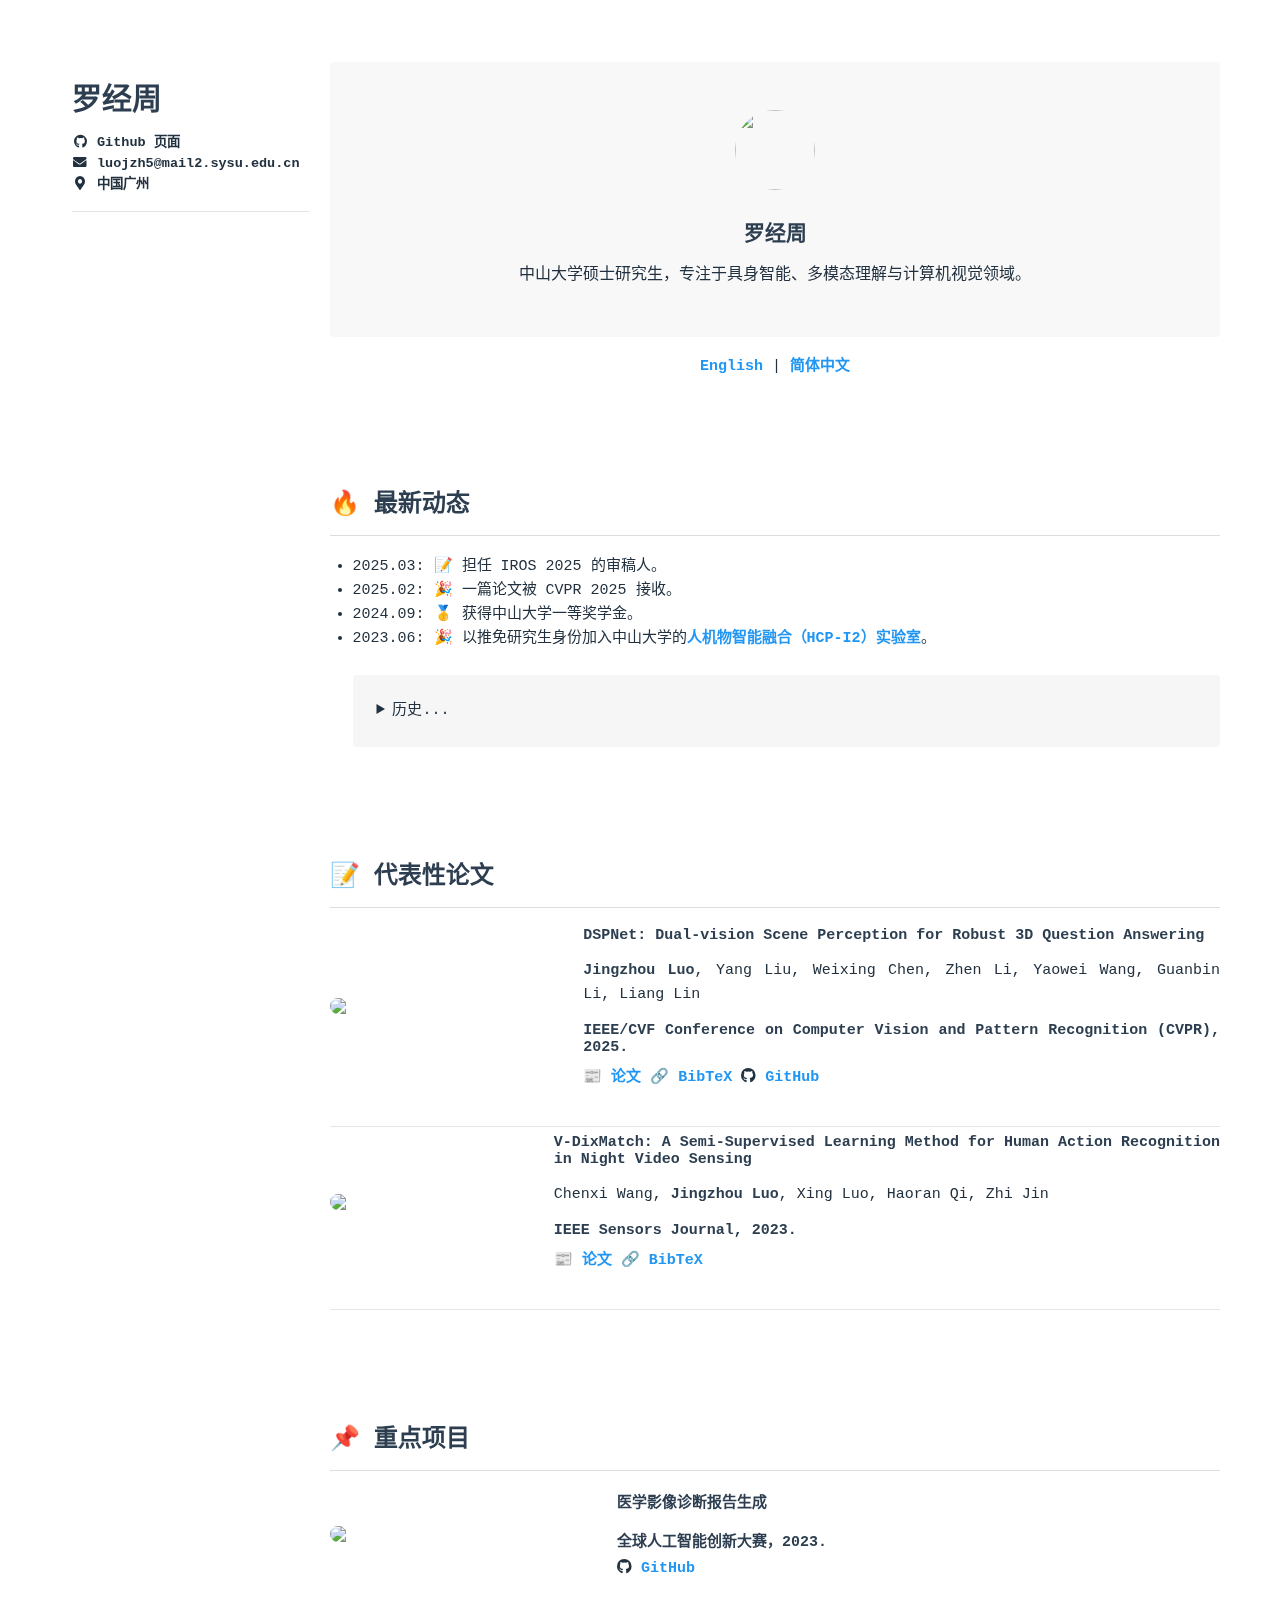
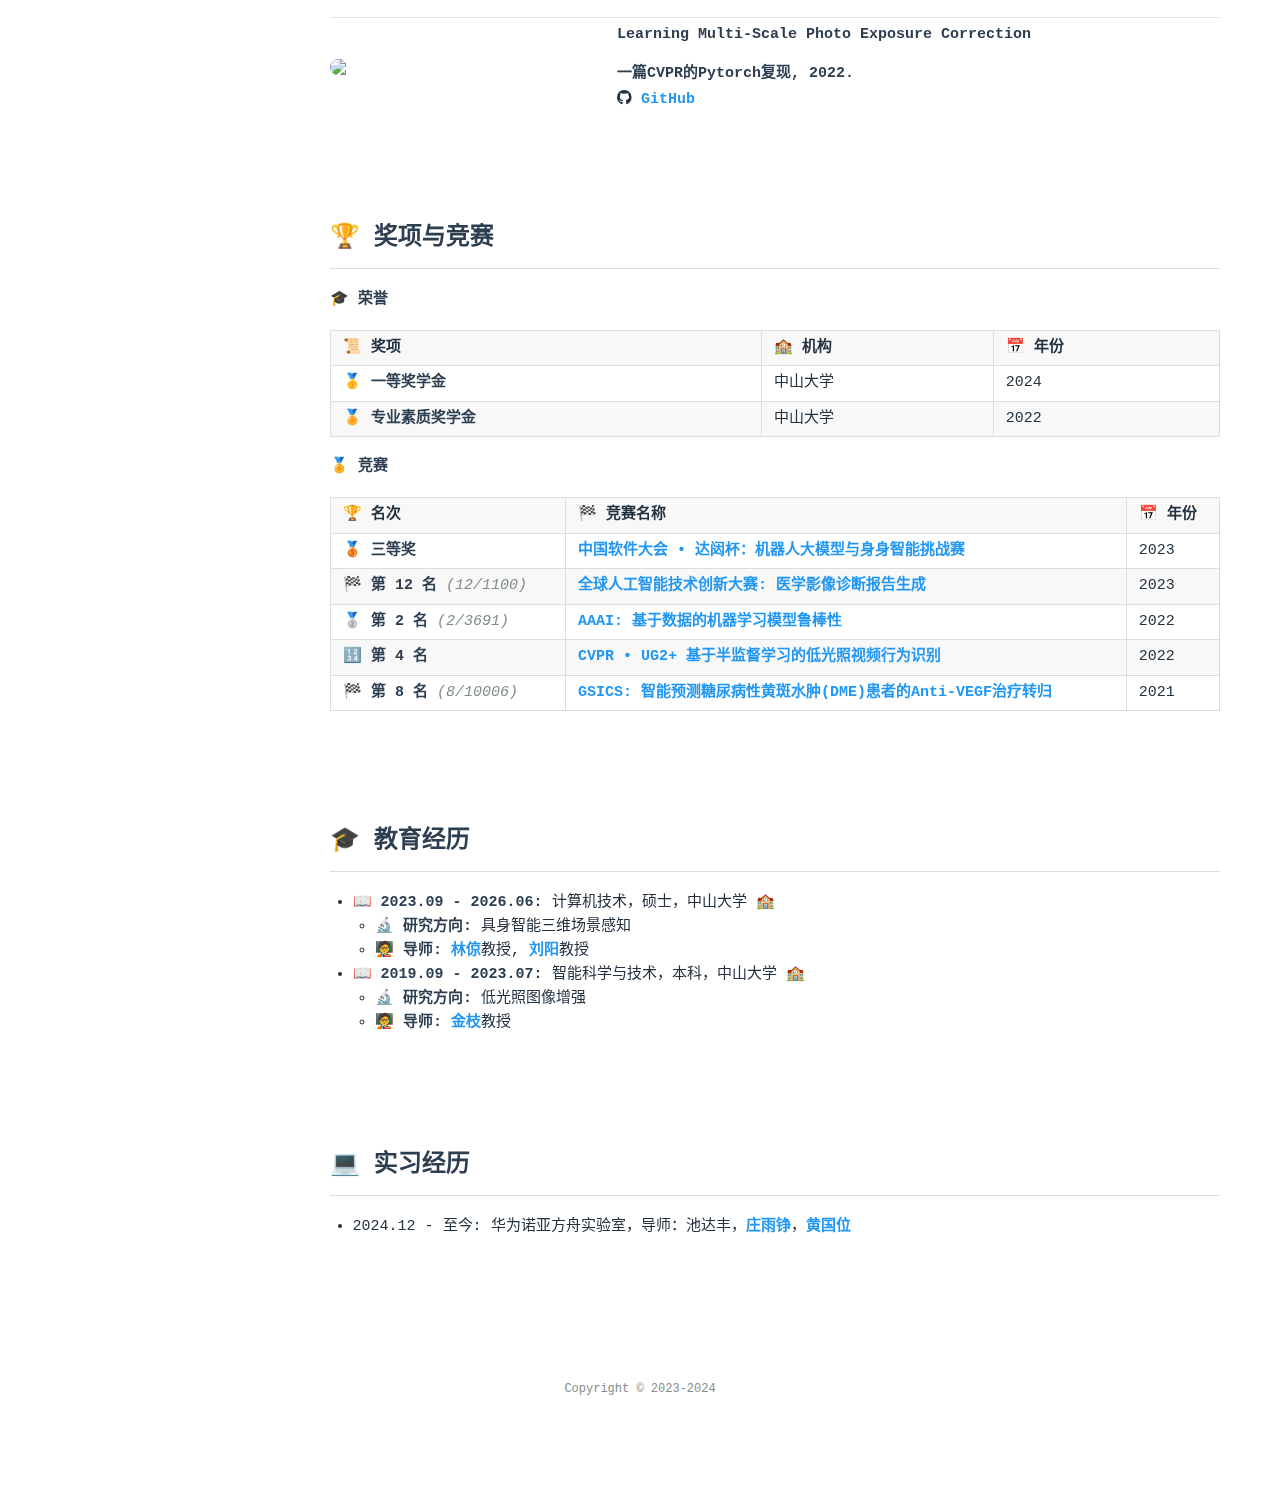
==== commit 33a12a9c: "update pages" ====
--- a/zh-cn/index.html
+++ b/zh-cn/index.html
@@ -1,4 +1,4 @@
-<!DOCTYPE html><html lang="zh-CN"><head><meta charset="utf-8"><meta name="robots" content="index,follow"><meta name="renderer" content="webkit"><meta name="force-rendering" content="webkit"><meta http-equiv="X-UA-Compatible" content="IE=Edge,chrome=1"><meta name="HandheldFriendly" content="True"><meta name="apple-mobile-web-app-capable" content="yes"><meta name="viewport" content="width=device-width,initial-scale=1,maximum-scale=1,user-scalable=no"><title>罗经周</title><meta name="keywords" content="简历, 具身智能, 多模态理解"><meta name="description" content="中山大学硕士研究生，专注于具身智能、多模态理解与计算机视觉领域。"><meta name="theme-color" content="#FFFFFF"><meta name="msapplication-TileColor" content="#1BC3FB"><meta name="msapplication-config" content="https://cdn.jsdelivr.net/gh/xaoxuu/cdn-assets/favicon/browserconfig.xml"><link rel="shortcut icon" type="image/x-icon" href="https://avatars.githubusercontent.com/u/61136294?s=400&u=25cf4dee81585071b5bfe2df22315cd0bb2f83e8&v=4"><link rel="icon" type="image/x-icon" sizes="32x32" href="https://avatars.githubusercontent.com/u/61136294?s=400&u=25cf4dee81585071b5bfe2df22315cd0bb2f83e8&v=4"><link rel="apple-touch-icon" type="image/png" sizes="180x180" href="https://avatars.githubusercontent.com/u/61136294?s=400&u=25cf4dee81585071b5bfe2df22315cd0bb2f83e8&v=4"><link rel="mask-icon" color="#1BC3FB" href="https://avatars.githubusercontent.com/u/61136294?s=400&u=25cf4dee81585071b5bfe2df22315cd0bb2f83e8&v=4"><link rel="manifest" href="https://avatars.githubusercontent.com/u/61136294?s=400&u=25cf4dee81585071b5bfe2df22315cd0bb2f83e8&v=4"><link rel="stylesheet" href="https://cdn.jsdelivr.net/npm/@fortawesome/fontawesome-free@5.12.1/css/all.min.css"><link rel="stylesheet" href="https://cdn.jsdelivr.net/npm/@fancyapps/fancybox@3.5/dist/jquery.fancybox.min.css"><link rel="stylesheet" href="/css/page.css"><meta name="generator" content="Hexo 6.3.0"></head><body class="docs"><div id="mobile-bar"><a class="menu-button fas fa-bars"></a><h2 class="nav-title">罗经周</h2></div><script src="https://cdn.jsdelivr.net/npm/vue@2.6/dist/vue.min.js"></script><script>Vue.config.productionTip=!1,window.PAGE_TYPE="resume"</script><div id="main" class="fix-sidebar"><div class="sidebar"><div class="sidebar-inner"><header class="header"><h2>罗经周</h2><div class="meta"><p><a target="_blank" rel="external nofollow noopener noreferrer" href="https://github.com/LZ-CH"><i class="fab fa-github fa-fw"></i>&nbsp;Github 页面</a></p><p><a href="mailto:luojzh5@mail2.sysu.edu.cn" rel="external nofollow noopener noreferrer" target="_blank"><i class="fas fa-envelope fa-fw"></i>&nbsp;luojzh5@mail2.sysu.edu.cn</a></p><p><a target="_blank" rel="external nofollow noopener noreferrer" href="https://www.sysu.edu.cn/"><i class="fas fa-map-marker-alt fa-fw"></i>&nbsp;中国广州</a></p></div><hr><br></header><div class="list"><ul class="menu-root"><li><a href="/index.html" class="sidebar-link current"></a></li><li><a href="/zh-cn/index.html" class="sidebar-link current"></a></li><li><a href="/index_copy.html" class="sidebar-link current"></a></li></ul></div></div></div><div class="content with-sidebar"><div class="resume-header"><div class="avatar"><img no-lazy class="avatar" src="https://avatars.githubusercontent.com/u/61136294?s=400&u=25cf4dee81585071b5bfe2df22315cd0bb2f83e8&v=4"></div><h1 class="resume-title">罗经周</h1><p class="description">中山大学硕士研究生，专注于具身智能、多模态理解与计算机视觉领域。</p></div><center><a href="/">English</a> | <a href="/zh-cn/">简体中文</a></center><h2 id="🔥-最新动态"><a href="#🔥-最新动态" class="headerlink" title="🔥 最新动态"></a>🔥 最新动态</h2><ul><li>2025.02: 🎉 一篇论文被 CVPR 2025 接收。</li><li>2024.09: 🥇 获得中山大学一等奖学金。</li><li>2023.06: 🎉 以推免研究生身份加入中山大学的<a target="_blank" rel="external nofollow noopener noreferrer" href="https://www.sysu-hcp.net/">人机物智能融合（HCP-I2）实验室</a>。<details><summary>历史</summary><ul><li>2022.12: 🥇 获得中山大学专业素质奖学金。</li><li>2022.12: 🥇 获得中山大学一等奖学金。</li><li>2022.06: 🥈 团队在AAAI 挑战赛: “以数据为中心的鲁棒机器学习” 中获得第 2 名。</li><li>2022.02: 🔢 团队在CVPR • UG2+挑战赛：”低光视频动作识别” 中获得第 4 名。</li></ul></details></li></ul><h2 id="📝-代表性论文"><a href="#📝-代表性论文" class="headerlink" title="📝 代表性论文"></a>📝 代表性论文</h2><div style="display:flex;align-items:center;margin-bottom:40px"><img src="https://cdn.vectorstock.com/i/500p/92/18/loading-bar-doodle-hand-drawn-icon-outline-vector-54539218.jpg" data-original="https://raw.githubusercontent.com/LZ-CH/DSPNet/main/docs/DSPNet.png" width="30%" style="border-radius:10px;margin-right:20px"><div style="display:flex;flex-direction:column;align-items:flex-start;justify-content:center"><strong>DSPNet: Dual-vision Scene Perception for Robust 3D Question Answering</strong><p><strong>Jingzhou Luo</strong>, Yang Liu, Weixing Chen, Zhen Li, Yaowei Wang, Guanbin Li, Liang Lin</p><strong>IEEE/CVF Conference on Computer Vision and Pattern Recognition (CVPR), 2025.</strong><div style="margin-top:8px">📰 <a target="_blank" rel="external nofollow noopener noreferrer" href="https://arxiv.org/abs/2503.03190">论文</a> 🔗 <a target="_blank" rel="external nofollow noopener noreferrer" href="https://scholar.googleusercontent.com/scholar.bib?q=info:DzvZINTp3YIJ:scholar.google.com/&output=citation">BibTeX</a> <i class="fab fa-github"></i> <a target="_blank" rel="external nofollow noopener noreferrer" href="https://github.com/LZ-CH/DSPNet">GitHub</a></div></div></div><hr><div style="display:flex;align-items:center;margin-bottom:40px"><img src="https://cdn.vectorstock.com/i/500p/92/18/loading-bar-doodle-hand-drawn-icon-outline-vector-54539218.jpg" data-original="https://ieeexplore.ieee.org/ielx7/7361/10599846/10184205/graphical_abstract/jsen-gagraphic-3294360.jpg" width="30%" style="border-radius:10px;margin-right:20px"><div style="display:flex;flex-direction:column;align-items:flex-start;justify-content:center"><strong>V-DixMatch: A Semi-Supervised Learning Method for Human Action Recognition in Night Video Sensing</strong><p>Chenxi Wang, <strong>Jingzhou Luo</strong>, Xing Luo, Haoran Qi, Zhi Jin</p><strong>IEEE Sensors Journal, 2023.</strong><div style="margin-top:8px">📰 <a target="_blank" rel="external nofollow noopener noreferrer" href="https://ieeexplore.ieee.org/abstract/document/10184205">论文</a> 🔗 <a target="_blank" rel="external nofollow noopener noreferrer" href="https://scholar.googleusercontent.com/scholar.bib?q=info:sbIMya7d7HYJ:scholar.google.com/&output=citation">BibTeX</a></div></div></div><hr><h2 id="📌-重点项目"><a href="#📌-重点项目" class="headerlink" title="📌 重点项目"></a>📌 重点项目</h2><div style="display:flex;align-items:center;margin-bottom:40px"><img src="https://cdn.vectorstock.com/i/500p/92/18/loading-bar-doodle-hand-drawn-icon-outline-vector-54539218.jpg" data-original="https://p0.itc.cn/q_70/images03/20230602/b3a3560684b847c1a99af1c98f42ea48.png" width="30%" style="border-radius:10px;margin-right:20px"><div style="display:flex;flex-direction:column;align-items:flex-start;justify-content:center"><strong>医学影像诊断报告生成</strong><br><strong>全球人工智能创新大赛，2023.</strong><div style="margin-top:8px"><i class="fab fa-github"></i> <a target="_blank" rel="external nofollow noopener noreferrer" href="https://github.com/LZ-CH/GAIIC2023">GitHub</a></div></div></div><hr><div style="display:flex;align-items:center;margin-bottom:40px"><img src="https://cdn.vectorstock.com/i/500p/92/18/loading-bar-doodle-hand-drawn-icon-outline-vector-54539218.jpg" data-original="https://user-images.githubusercontent.com/37669469/126025119-ce29fe07-bcf0-4384-8a16-424adff4933d.jpg" width="30%" style="border-radius:10px;margin-right:20px"><div style="display:flex;flex-direction:column;align-items:flex-start;justify-content:center"><strong>Learning Multi-Scale Photo Exposure Correction</strong><br><strong>一篇CVPR的Pytorch复现, 2022.</strong><div style="margin-top:8px"><i class="fab fa-github"></i> <a target="_blank" rel="external nofollow noopener noreferrer" href="https://github.com/LZ-CH/Exposure_Correction-pytorch">GitHub</a></div></div></div><h2 id="🏆-奖项与竞赛"><a href="#🏆-奖项与竞赛" class="headerlink" title="🏆 奖项与竞赛"></a>🏆 奖项与竞赛</h2><p><strong>🎓 荣誉</strong></p><table><thead><tr><th>📜 奖项</th><th>🏫 机构</th><th>📅 年份</th></tr></thead><tbody><tr><td>🥇 <strong>一等奖学金</strong></td><td>中山大学</td><td>2024</td></tr><tr><td>🏅 <strong>专业素质奖学金</strong></td><td>中山大学</td><td>2022</td></tr></tbody></table><p><strong>🏅 竞赛</strong></p><table><thead><tr><th>🏆 名次</th><th>🏁 竞赛名称</th><th>📅 年份</th></tr></thead><tbody><tr><td>🥉 <strong>三等奖</strong></td><td><a target="_blank" rel="external nofollow noopener noreferrer" href="https://www.dataarobotics.com/zh/blog/news-392.html">中国软件大会 • 达闼杯：机器人大模型与身身智能挑战赛</a></td><td>2023</td></tr><tr><td>🏁 <strong>第 12 名</strong> <em>(12&#x2F;1100)</em></td><td><a target="_blank" rel="external nofollow noopener noreferrer" href="https://www.heywhale.com/org/gaiic2023/competition/area/63fef766b4422ee27402289d/content">全球人工智能技术创新大赛: 医学影像诊断报告生成</a></td><td>2023</td></tr><tr><td>🥈 <strong>第 2 名</strong> <em>(2&#x2F;3691)</em></td><td><a target="_blank" rel="external nofollow noopener noreferrer" href="https://tianchi.aliyun.com/competition/entrance/531939/introduction">AAAI: 基于数据的机器学习模型鲁棒性</a></td><td>2022</td></tr><tr><td>🔢 <strong>第 4 名</strong></td><td><a target="_blank" rel="external nofollow noopener noreferrer" href="https://cvpr2022.ug2challenge.org/program21/track2.html">CVPR • UG2+ 基于半监督学习的低光照视频行为识别</a></td><td>2022</td></tr><tr><td>🏁 <strong>第 8 名</strong> <em>(8&#x2F;10006)</em></td><td><a target="_blank" rel="external nofollow noopener noreferrer" href="https://tianchi.aliyun.com/competition/entrance/531929/introduction">GSICS: 智能预测糖尿病性黄斑水肿(DME)患者的Anti-VEGF治疗转归</a></td><td>2021</td></tr></tbody></table><h2 id="🎓-教育经历"><a href="#🎓-教育经历" class="headerlink" title="🎓 教育经历"></a>🎓 教育经历</h2><ul><li>📖 <strong>2023.09 - 2026.06:</strong> 计算机技术，硕士，中山大学 🏫<ul><li>🔬 <strong>研究方向:</strong> 具身智能三维场景感知</li><li>🧑‍🏫 <strong>导师:</strong> <a target="_blank" rel="external nofollow noopener noreferrer" href="https://scholar.google.com.hk/citations?user=Nav8m8gAAAAJ&hl=zh-CN">林倞</a>教授, <a target="_blank" rel="external nofollow noopener noreferrer" href="https://scholar.google.com/citations?user=l0z2QNQAAAAJ&hl=zh-CN">刘阳</a>教授</li></ul></li><li>📖 <strong>2019.09 - 2023.07:</strong> 智能科学与技术，本科，中山大学 🏫<ul><li>🔬 <strong>研究方向:</strong> 低光照图像增强</li><li>🧑‍🏫 <strong>导师:</strong> <a target="_blank" rel="external nofollow noopener noreferrer" href="https://scholar.google.com.hk/citations?user=v70dNBoAAAAJ&hl=zh-CN">金枝</a>教授</li></ul></li></ul><h2 id="💻-实习经历"><a href="#💻-实习经历" class="headerlink" title="💻 实习经历"></a>💻 实习经历</h2><ul><li>2024.12 - 至今: 华为诺亚方舟实验室，导师：池达丰，<a target="_blank" rel="external nofollow noopener noreferrer" href="https://scholar.google.com/citations?hl=zh-CN&user=ny9KAREAAAAJ">庄雨铮</a>，<a target="_blank" rel="external nofollow noopener noreferrer" href="https://scholar.google.com/citations?hl=zh-CN&user=kxs0KVIAAAAJ">黄国位</a></li></ul></div></div><script src="https://cdn.jsdelivr.net/gh/xaoxuu/hexo-theme-resume@1.0.0/source/js/smooth-scroll.min.js"></script><footer id="footer"><p></p><p><a href="/">Copyright © 2023-2024</a></p><p></p></footer><script src="https://cdn.jsdelivr.net/npm/jquery@3.5/dist/jquery.min.js"></script><script src="https://cdn.jsdelivr.net/gh/xaoxuu/hexo-theme-resume@1.0.0/source/js/common.js"></script><script src="https://cdn.jsdelivr.net/gh/xaoxuu/hexo-theme-resume@1.0.0/source/js/css.escape.js"></script><script src="https://cdn.jsdelivr.net/gh/fancyapps/fancybox@3.5/dist/jquery.fancybox.min.js"></script><script>let LAZY_LOAD_IMAGE = "[object Object]";
+<!DOCTYPE html><html lang="zh-CN"><head><meta charset="utf-8"><meta name="robots" content="index,follow"><meta name="renderer" content="webkit"><meta name="force-rendering" content="webkit"><meta http-equiv="X-UA-Compatible" content="IE=Edge,chrome=1"><meta name="HandheldFriendly" content="True"><meta name="apple-mobile-web-app-capable" content="yes"><meta name="viewport" content="width=device-width,initial-scale=1,maximum-scale=1,user-scalable=no"><title>罗经周</title><meta name="keywords" content="具身智能, 多模态理解"><meta name="description" content="中山大学硕士研究生，专注于具身智能、多模态理解与计算机视觉领域。"><meta name="theme-color" content="#FFFFFF"><meta name="msapplication-TileColor" content="#1BC3FB"><meta name="msapplication-config" content="https://cdn.jsdelivr.net/gh/xaoxuu/cdn-assets/favicon/browserconfig.xml"><link rel="shortcut icon" type="image/x-icon" href="https://avatars.githubusercontent.com/u/61136294?s=400&u=25cf4dee81585071b5bfe2df22315cd0bb2f83e8&v=4"><link rel="icon" type="image/x-icon" sizes="32x32" href="https://avatars.githubusercontent.com/u/61136294?s=400&u=25cf4dee81585071b5bfe2df22315cd0bb2f83e8&v=4"><link rel="apple-touch-icon" type="image/png" sizes="180x180" href="https://avatars.githubusercontent.com/u/61136294?s=400&u=25cf4dee81585071b5bfe2df22315cd0bb2f83e8&v=4"><link rel="mask-icon" color="#1BC3FB" href="https://avatars.githubusercontent.com/u/61136294?s=400&u=25cf4dee81585071b5bfe2df22315cd0bb2f83e8&v=4"><link rel="manifest" href="https://avatars.githubusercontent.com/u/61136294?s=400&u=25cf4dee81585071b5bfe2df22315cd0bb2f83e8&v=4"><link rel="stylesheet" href="https://cdn.jsdelivr.net/npm/@fortawesome/fontawesome-free@5.12.1/css/all.min.css"><link rel="stylesheet" href="https://cdn.jsdelivr.net/npm/@fancyapps/fancybox@3.5/dist/jquery.fancybox.min.css"><link rel="stylesheet" href="/css/page.css"><meta name="generator" content="Hexo 6.3.0"></head><body class="docs"><div id="mobile-bar"><a class="menu-button fas fa-bars"></a><h2 class="nav-title">罗经周</h2></div><script src="https://cdn.jsdelivr.net/npm/vue@2.6/dist/vue.min.js"></script><script>Vue.config.productionTip=!1,window.PAGE_TYPE="resume"</script><div id="main" class="fix-sidebar"><div class="sidebar"><div class="sidebar-inner"><header class="header"><h2>罗经周</h2><div class="meta"><p><a target="_blank" rel="external nofollow noopener noreferrer" href="https://github.com/LZ-CH"><i class="fab fa-github fa-fw"></i>&nbsp;Github 页面</a></p><p><a href="mailto:luojzh5@mail2.sysu.edu.cn" rel="external nofollow noopener noreferrer" target="_blank"><i class="fas fa-envelope fa-fw"></i>&nbsp;luojzh5@mail2.sysu.edu.cn</a></p><p><a target="_blank" rel="external nofollow noopener noreferrer" href="https://www.sysu.edu.cn/"><i class="fas fa-map-marker-alt fa-fw"></i>&nbsp;中国广州</a></p></div><hr><br></header><div class="list"><ul class="menu-root"><li><a href="/index.html" class="sidebar-link current"></a></li><li><a href="/index_copy.html" class="sidebar-link current"></a></li><li><a href="/zh-cn/index.html" class="sidebar-link current"></a></li></ul></div></div></div><div class="content with-sidebar"><div class="resume-header"><div class="avatar"><img no-lazy class="avatar" src="https://avatars.githubusercontent.com/u/61136294?s=400&u=25cf4dee81585071b5bfe2df22315cd0bb2f83e8&v=4"></div><h1 class="resume-title">罗经周</h1><p class="description">中山大学硕士研究生，专注于具身智能、多模态理解与计算机视觉领域。</p></div><center><a href="/">English</a> | <a href="/zh-cn/">简体中文</a></center><h2 id="🔥-最新动态"><a href="#🔥-最新动态" class="headerlink" title="🔥 最新动态"></a>🔥 最新动态</h2><ul><li>2025.03: 📝 担任 IROS 2025 的审稿人。</li><li>2025.02: 🎉 一篇论文被 CVPR 2025 接收。</li><li>2024.09: 🥇 获得中山大学一等奖学金。</li><li>2023.06: 🎉 以推免研究生身份加入中山大学的<a target="_blank" rel="external nofollow noopener noreferrer" href="https://www.sysu-hcp.net/">人机物智能融合（HCP-I2）实验室</a>。<details><summary>历史</summary><ul><li>2022.12: 🥇 获得中山大学专业素质奖学金。</li><li>2022.12: 🥇 获得中山大学一等奖学金。</li><li>2022.06: 🥈 团队在AAAI 挑战赛: “以数据为中心的鲁棒机器学习” 中获得第 2 名。</li><li>2022.02: 🔢 团队在CVPR • UG2+挑战赛：”低光视频动作识别” 中获得第 4 名。</li></ul></details></li></ul><h2 id="📝-代表性论文"><a href="#📝-代表性论文" class="headerlink" title="📝 代表性论文"></a>📝 代表性论文</h2><div style="display:flex;align-items:center;margin-bottom:40px"><img src="https://cdn.vectorstock.com/i/500p/92/18/loading-bar-doodle-hand-drawn-icon-outline-vector-54539218.jpg" data-original="https://raw.githubusercontent.com/LZ-CH/DSPNet/main/docs/DSPNet.png" width="30%" style="border-radius:10px;margin-right:20px"><div style="display:flex;flex-direction:column;align-items:flex-start;justify-content:center"><strong>DSPNet: Dual-vision Scene Perception for Robust 3D Question Answering</strong><p><strong>Jingzhou Luo</strong>, Yang Liu, Weixing Chen, Zhen Li, Yaowei Wang, Guanbin Li, Liang Lin</p><strong>IEEE/CVF Conference on Computer Vision and Pattern Recognition (CVPR), 2025.</strong><div style="margin-top:8px">📰 <a target="_blank" rel="external nofollow noopener noreferrer" href="https://arxiv.org/abs/2503.03190">论文</a> 🔗 <a target="_blank" rel="external nofollow noopener noreferrer" href="https://scholar.googleusercontent.com/scholar.bib?q=info:DzvZINTp3YIJ:scholar.google.com/&output=citation">BibTeX</a> <i class="fab fa-github"></i> <a target="_blank" rel="external nofollow noopener noreferrer" href="https://github.com/LZ-CH/DSPNet">GitHub</a></div></div></div><hr><div style="display:flex;align-items:center;margin-bottom:40px"><img src="https://cdn.vectorstock.com/i/500p/92/18/loading-bar-doodle-hand-drawn-icon-outline-vector-54539218.jpg" data-original="https://ieeexplore.ieee.org/ielx7/7361/10599846/10184205/graphical_abstract/jsen-gagraphic-3294360.jpg" width="30%" style="border-radius:10px;margin-right:20px"><div style="display:flex;flex-direction:column;align-items:flex-start;justify-content:center"><strong>V-DixMatch: A Semi-Supervised Learning Method for Human Action Recognition in Night Video Sensing</strong><p>Chenxi Wang, <strong>Jingzhou Luo</strong>, Xing Luo, Haoran Qi, Zhi Jin</p><strong>IEEE Sensors Journal, 2023.</strong><div style="margin-top:8px">📰 <a target="_blank" rel="external nofollow noopener noreferrer" href="https://ieeexplore.ieee.org/abstract/document/10184205">论文</a> 🔗 <a target="_blank" rel="external nofollow noopener noreferrer" href="https://scholar.googleusercontent.com/scholar.bib?q=info:sbIMya7d7HYJ:scholar.google.com/&output=citation">BibTeX</a></div></div></div><hr><h2 id="📌-重点项目"><a href="#📌-重点项目" class="headerlink" title="📌 重点项目"></a>📌 重点项目</h2><div style="display:flex;align-items:center;margin-bottom:40px"><img src="https://cdn.vectorstock.com/i/500p/92/18/loading-bar-doodle-hand-drawn-icon-outline-vector-54539218.jpg" data-original="https://p0.itc.cn/q_70/images03/20230602/b3a3560684b847c1a99af1c98f42ea48.png" width="30%" style="border-radius:10px;margin-right:20px"><div style="display:flex;flex-direction:column;align-items:flex-start;justify-content:center"><strong>医学影像诊断报告生成</strong><br><strong>全球人工智能创新大赛，2023.</strong><div style="margin-top:8px"><i class="fab fa-github"></i> <a target="_blank" rel="external nofollow noopener noreferrer" href="https://github.com/LZ-CH/GAIIC2023">GitHub</a></div></div></div><hr><div style="display:flex;align-items:center;margin-bottom:40px"><img src="https://cdn.vectorstock.com/i/500p/92/18/loading-bar-doodle-hand-drawn-icon-outline-vector-54539218.jpg" data-original="https://user-images.githubusercontent.com/37669469/126025119-ce29fe07-bcf0-4384-8a16-424adff4933d.jpg" width="30%" style="border-radius:10px;margin-right:20px"><div style="display:flex;flex-direction:column;align-items:flex-start;justify-content:center"><strong>Learning Multi-Scale Photo Exposure Correction</strong><br><strong>一篇CVPR的Pytorch复现, 2022.</strong><div style="margin-top:8px"><i class="fab fa-github"></i> <a target="_blank" rel="external nofollow noopener noreferrer" href="https://github.com/LZ-CH/Exposure_Correction-pytorch">GitHub</a></div></div></div><h2 id="🏆-奖项与竞赛"><a href="#🏆-奖项与竞赛" class="headerlink" title="🏆 奖项与竞赛"></a>🏆 奖项与竞赛</h2><p><strong>🎓 荣誉</strong></p><table><thead><tr><th>📜 奖项</th><th>🏫 机构</th><th>📅 年份</th></tr></thead><tbody><tr><td>🥇 <strong>一等奖学金</strong></td><td>中山大学</td><td>2024</td></tr><tr><td>🏅 <strong>专业素质奖学金</strong></td><td>中山大学</td><td>2022</td></tr></tbody></table><p><strong>🏅 竞赛</strong></p><table><thead><tr><th>🏆 名次</th><th>🏁 竞赛名称</th><th>📅 年份</th></tr></thead><tbody><tr><td>🥉 <strong>三等奖</strong></td><td><a target="_blank" rel="external nofollow noopener noreferrer" href="https://www.dataarobotics.com/zh/blog/news-392.html">中国软件大会 • 达闼杯：机器人大模型与身身智能挑战赛</a></td><td>2023</td></tr><tr><td>🏁 <strong>第 12 名</strong> <em>(12&#x2F;1100)</em></td><td><a target="_blank" rel="external nofollow noopener noreferrer" href="https://www.heywhale.com/org/gaiic2023/competition/area/63fef766b4422ee27402289d/content">全球人工智能技术创新大赛: 医学影像诊断报告生成</a></td><td>2023</td></tr><tr><td>🥈 <strong>第 2 名</strong> <em>(2&#x2F;3691)</em></td><td><a target="_blank" rel="external nofollow noopener noreferrer" href="https://tianchi.aliyun.com/competition/entrance/531939/introduction">AAAI: 基于数据的机器学习模型鲁棒性</a></td><td>2022</td></tr><tr><td>🔢 <strong>第 4 名</strong></td><td><a target="_blank" rel="external nofollow noopener noreferrer" href="https://cvpr2022.ug2challenge.org/program21/track2.html">CVPR • UG2+ 基于半监督学习的低光照视频行为识别</a></td><td>2022</td></tr><tr><td>🏁 <strong>第 8 名</strong> <em>(8&#x2F;10006)</em></td><td><a target="_blank" rel="external nofollow noopener noreferrer" href="https://tianchi.aliyun.com/competition/entrance/531929/introduction">GSICS: 智能预测糖尿病性黄斑水肿(DME)患者的Anti-VEGF治疗转归</a></td><td>2021</td></tr></tbody></table><h2 id="🎓-教育经历"><a href="#🎓-教育经历" class="headerlink" title="🎓 教育经历"></a>🎓 教育经历</h2><ul><li>📖 <strong>2023.09 - 2026.06:</strong> 计算机技术，硕士，中山大学 🏫<ul><li>🔬 <strong>研究方向:</strong> 具身智能三维场景感知</li><li>🧑‍🏫 <strong>导师:</strong> <a target="_blank" rel="external nofollow noopener noreferrer" href="https://scholar.google.com.hk/citations?user=Nav8m8gAAAAJ&hl=zh-CN">林倞</a>教授, <a target="_blank" rel="external nofollow noopener noreferrer" href="https://scholar.google.com/citations?user=l0z2QNQAAAAJ&hl=zh-CN">刘阳</a>教授</li></ul></li><li>📖 <strong>2019.09 - 2023.07:</strong> 智能科学与技术，本科，中山大学 🏫<ul><li>🔬 <strong>研究方向:</strong> 低光照图像增强</li><li>🧑‍🏫 <strong>导师:</strong> <a target="_blank" rel="external nofollow noopener noreferrer" href="https://scholar.google.com.hk/citations?user=v70dNBoAAAAJ&hl=zh-CN">金枝</a>教授</li></ul></li></ul><h2 id="💻-实习经历"><a href="#💻-实习经历" class="headerlink" title="💻 实习经历"></a>💻 实习经历</h2><ul><li>2024.12 - 至今: 华为诺亚方舟实验室，导师：池达丰，<a target="_blank" rel="external nofollow noopener noreferrer" href="https://scholar.google.com/citations?hl=zh-CN&user=ny9KAREAAAAJ">庄雨铮</a>，<a target="_blank" rel="external nofollow noopener noreferrer" href="https://scholar.google.com/citations?hl=zh-CN&user=kxs0KVIAAAAJ">黄国位</a></li></ul></div></div><script src="https://cdn.jsdelivr.net/gh/xaoxuu/hexo-theme-resume@1.0.0/source/js/smooth-scroll.min.js"></script><footer id="footer"><p></p><p><a href="/">Copyright © 2023-2024</a></p><p></p></footer><script src="https://cdn.jsdelivr.net/npm/jquery@3.5/dist/jquery.min.js"></script><script src="https://cdn.jsdelivr.net/gh/xaoxuu/hexo-theme-resume@1.0.0/source/js/common.js"></script><script src="https://cdn.jsdelivr.net/gh/xaoxuu/hexo-theme-resume@1.0.0/source/js/css.escape.js"></script><script src="https://cdn.jsdelivr.net/gh/fancyapps/fancybox@3.5/dist/jquery.fancybox.min.js"></script><script>let LAZY_LOAD_IMAGE = "[object Object]";
         $("body").find("fancybox").find("img").each(function () {
             var element = document.createElement("a");
             $(element).attr("data-fancybox", "gallery");
